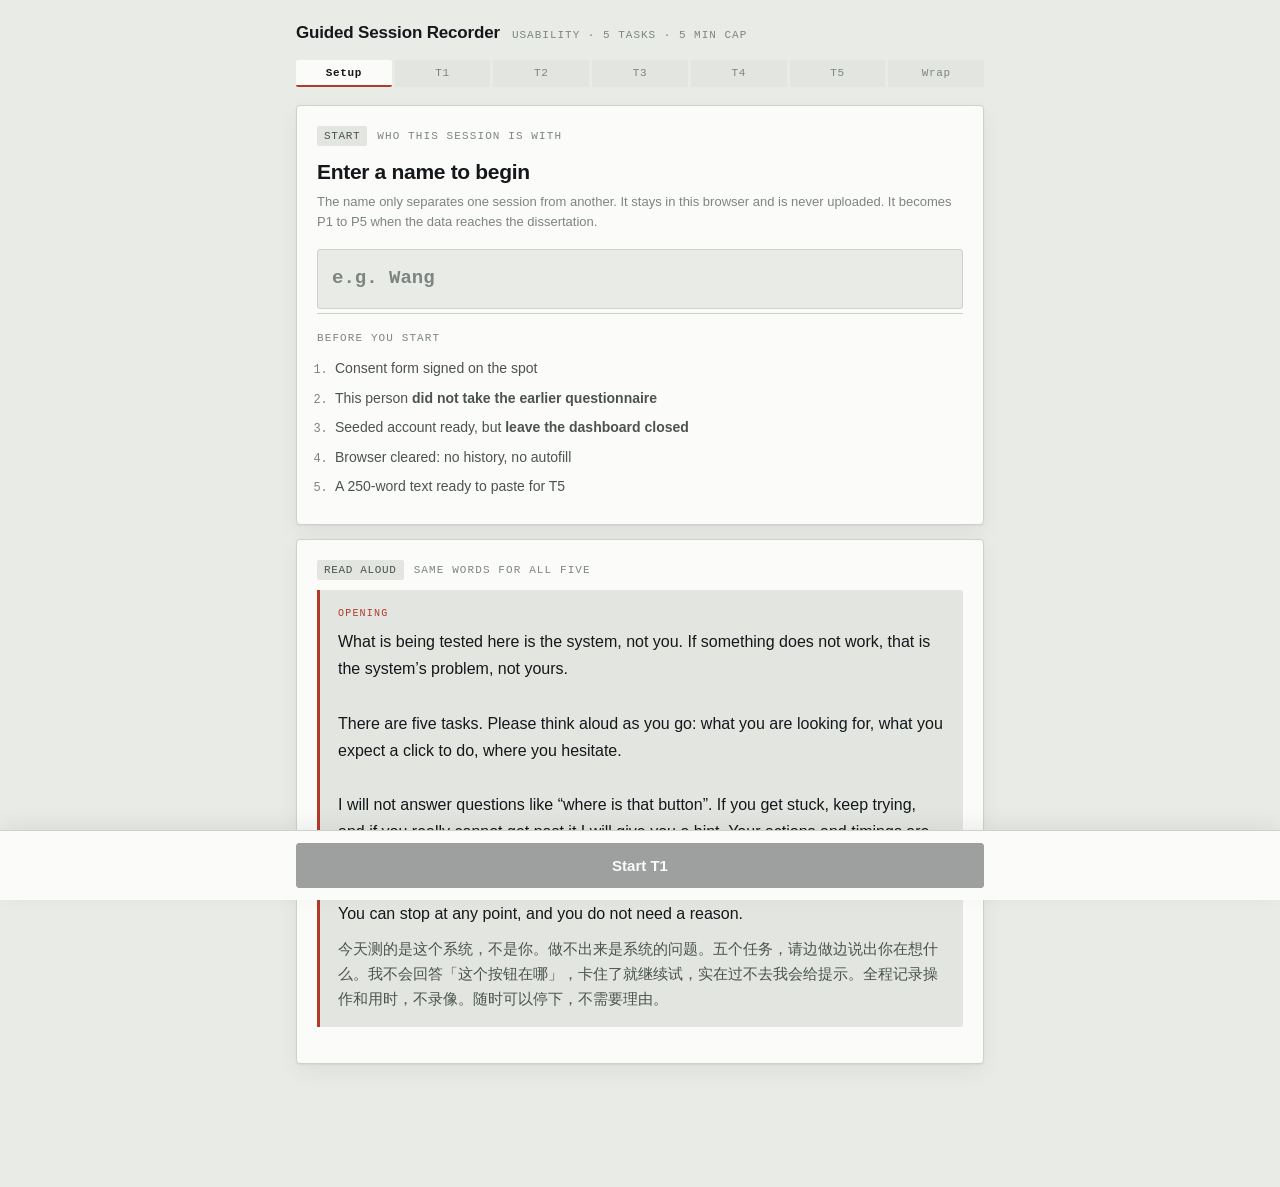
==== index.html @ 73eaab7b "Switch interface to English; keep a Chinese line under each read-aloud script Exported records are n" ====
<!DOCTYPE html>
<html lang="en">
<head>
<meta charset="utf-8">
<meta name="viewport" content="width=device-width, initial-scale=1, viewport-fit=cover">
<meta name="robots" content="noindex, nofollow">
<title>Guided Session Recorder</title>
<link rel="icon" href="data:image/svg+xml,<svg xmlns='http://www.w3.org/2000/svg' viewBox='0 0 32 32'><text y='26' font-size='26'>⏱</text></svg>">
<style>
  :root {
    --ground:#E9EBE7; --surface:#FBFBF9; --sunk:#E2E5E0;
    --ink:#14181A; --ink-2:#4A5350; --ink-3:#7C8582; --rule:#CDD2CB;
    --accent:#B33A2B; --ok:#1E6B45; --warn:#8A6212; --bad:#8E2A1E;
    --shadow:0 1px 2px rgba(20,24,26,.06), 0 8px 24px rgba(20,24,26,.05);
    --f-ui:"Helvetica Neue", Arial, "Microsoft YaHei", "PingFang SC", sans-serif;
    --f-num:ui-monospace, "SF Mono", "Cascadia Mono", Consolas, Menlo, monospace;
  }
  @media (prefers-color-scheme: dark) {
    :root {
      --ground:#131719; --surface:#1B2023; --sunk:#23292C;
      --ink:#E8EBE7; --ink-2:#A3ABA7; --ink-3:#6F7A75; --rule:#2E3538;
      --accent:#E06850; --ok:#4FA97A; --warn:#D19A3C; --bad:#D26A56;
      --shadow:0 1px 2px rgba(0,0,0,.4), 0 8px 24px rgba(0,0,0,.3);
    }
  }
  :root[data-theme="dark"]{--ground:#131719;--surface:#1B2023;--sunk:#23292C;--ink:#E8EBE7;--ink-2:#A3ABA7;--ink-3:#6F7A75;--rule:#2E3538;--accent:#E06850;--ok:#4FA97A;--warn:#D19A3C;--bad:#D26A56;--shadow:0 1px 2px rgba(0,0,0,.4),0 8px 24px rgba(0,0,0,.3);}
  :root[data-theme="light"]{--ground:#E9EBE7;--surface:#FBFBF9;--sunk:#E2E5E0;--ink:#14181A;--ink-2:#4A5350;--ink-3:#7C8582;--rule:#CDD2CB;--accent:#B33A2B;--ok:#1E6B45;--warn:#8A6212;--bad:#8E2A1E;--shadow:0 1px 2px rgba(20,24,26,.06),0 8px 24px rgba(20,24,26,.05);}

  *{box-sizing:border-box;}
  html,body{margin:0;padding:0;}
  body{
    background:var(--ground); color:var(--ink); font-family:var(--f-ui);
    font-size:16px; line-height:1.5; min-height:100vh;
    padding:0 0 max(108px, calc(88px + env(safe-area-inset-bottom)));
    -webkit-text-size-adjust:100%;
  }
  .wrap{max-width:720px;margin:0 auto;padding:0 16px;}

  .mast{display:flex;align-items:baseline;gap:12px;flex-wrap:wrap;padding:20px 0 14px;}
  .mast h1{margin:0;font-size:17px;font-weight:700;letter-spacing:-.01em;}
  .mast .sub{font-family:var(--f-num);font-size:11px;letter-spacing:.09em;text-transform:uppercase;color:var(--ink-3);}
  .mast .who{margin-left:auto;font-family:var(--f-num);font-size:12px;color:var(--ink-2);}

  .rail{display:flex;gap:3px;margin-bottom:18px;}
  .rail button{
    flex:1;appearance:none;border:0;cursor:pointer;background:var(--sunk);color:var(--ink-3);
    font-family:var(--f-num);font-size:11px;letter-spacing:.06em;padding:7px 0 6px;
    border-radius:2px;border-bottom:2px solid transparent;
    transition:color .12s,border-color .12s,background .12s;
  }
  .rail button:hover{color:var(--ink-2);}
  .rail button[data-state="done"]{color:var(--ok);border-bottom-color:var(--ok);}
  .rail button[aria-current="true"]{background:var(--surface);color:var(--ink);border-bottom-color:var(--accent);font-weight:700;}
  .rail button:focus-visible{outline:2px solid var(--accent);outline-offset:2px;}

  .card{background:var(--surface);border:1px solid var(--rule);border-radius:4px;box-shadow:var(--shadow);padding:20px;margin-bottom:14px;}
  .eyebrow{font-family:var(--f-num);font-size:11px;letter-spacing:.1em;text-transform:uppercase;color:var(--ink-3);margin:0 0 10px;display:flex;gap:10px;align-items:center;}
  .eyebrow .tag{background:var(--sunk);color:var(--ink-2);padding:2px 7px;border-radius:2px;letter-spacing:.06em;}
  h2{margin:0 0 4px;font-size:21px;font-weight:700;letter-spacing:-.015em;text-wrap:balance;}
  .meta{color:var(--ink-3);font-size:13px;margin:0 0 16px;line-height:1.6;}

  .script{background:var(--sunk);border-left:3px solid var(--accent);border-radius:0 3px 3px 0;padding:16px 18px;margin:0 0 16px;}
  .script .lab{font-family:var(--f-num);font-size:10px;letter-spacing:.12em;text-transform:uppercase;color:var(--accent);display:block;margin-bottom:7px;}
  .script p{margin:0;font-size:21px;line-height:1.6;font-weight:500;}
  .script p.small{font-size:16px;line-height:1.7;}
  .script .cn{margin:10px 0 0;font-size:15px;line-height:1.65;color:var(--ink-2);font-weight:400;}

  .crit{display:grid;gap:8px;margin-bottom:18px;}
  .crit div{display:flex;gap:10px;font-size:14px;color:var(--ink-2);}
  .crit b{flex:none;width:74px;font-family:var(--f-num);font-size:10px;letter-spacing:.09em;text-transform:uppercase;color:var(--ink-3);padding-top:3px;font-weight:400;}
  .crit .flag{color:var(--warn);}

  .field{border-top:1px solid var(--rule);padding-top:16px;margin-top:4px;}
  .field + .field{margin-top:16px;}
  .flabel{font-family:var(--f-num);font-size:11px;letter-spacing:.1em;text-transform:uppercase;color:var(--ink-3);margin:0 0 10px;display:flex;align-items:center;gap:8px;flex-wrap:wrap;}
  .flabel .hint{text-transform:none;letter-spacing:0;font-family:var(--f-ui);color:var(--ink-3);}

  .tally{display:flex;align-items:center;gap:14px;}
  .tally .num{font-family:var(--f-num);font-size:40px;font-weight:700;font-variant-numeric:tabular-nums;min-width:62px;text-align:center;line-height:1;}
  .knob{appearance:none;cursor:pointer;width:54px;height:54px;border:1px solid var(--rule);background:var(--surface);color:var(--ink);border-radius:3px;font-size:24px;line-height:1;font-family:var(--f-num);transition:background .1s,border-color .1s;}
  .knob:hover{background:var(--sunk);border-color:var(--ink-3);}
  .knob:active{background:var(--sunk);transform:translateY(1px);}
  .knob:focus-visible{outline:2px solid var(--accent);outline-offset:2px;}
  .knob[disabled]{opacity:.35;cursor:default;}

  .seg{display:grid;grid-template-columns:repeat(4,1fr);gap:4px;}
  .seg button{appearance:none;cursor:pointer;border:1px solid var(--rule);background:var(--surface);color:var(--ink-2);border-radius:3px;padding:11px 4px 10px;text-align:center;transition:background .1s,border-color .1s,color .1s;}
  .seg button .lv{display:block;font-family:var(--f-num);font-size:15px;font-weight:700;letter-spacing:.04em;}
  .seg button .cap{display:block;font-size:11px;margin-top:3px;color:var(--ink-3);}
  .seg button:hover{border-color:var(--ink-3);}
  .seg button:focus-visible{outline:2px solid var(--accent);outline-offset:2px;}
  .seg button[aria-pressed="true"]{background:var(--ink);border-color:var(--ink);color:var(--surface);}
  .seg button[aria-pressed="true"] .cap{color:var(--surface);opacity:.75;}

  .ladder{margin-top:10px;font-size:13px;color:var(--ink-3);line-height:1.8;}
  .ladder code{font-family:var(--f-ui);background:var(--sunk);color:var(--ink-2);padding:1px 5px;border-radius:2px;}

  .chip{display:inline-flex;align-items:center;gap:7px;font-family:var(--f-num);font-size:12px;letter-spacing:.07em;text-transform:uppercase;padding:6px 11px;border-radius:2px;border:1px solid;}
  .chip::before{content:"";width:7px;height:7px;border-radius:50%;background:currentColor;}
  .chip.ok{color:var(--ok);border-color:var(--ok);}
  .chip.warn{color:var(--warn);border-color:var(--warn);}
  .chip.bad{color:var(--bad);border-color:var(--bad);}
  .chip.none{color:var(--ink-3);border-color:var(--rule);}

  textarea,input[type="text"]{
    width:100%;font-family:var(--f-ui);font-size:16px;color:var(--ink);
    background:var(--ground);border:1px solid var(--rule);border-radius:3px;
    padding:11px 12px;line-height:1.55;resize:vertical;
  }
  textarea:focus,input:focus{outline:2px solid var(--accent);outline-offset:-1px;border-color:transparent;}
  textarea::placeholder,input::placeholder{color:var(--ink-3);}
  input#f_name{font-family:var(--f-num);font-size:19px;font-weight:700;padding:14px;}

  .over{display:none;align-items:center;gap:9px;margin-top:12px;border:1px solid var(--accent);border-left-width:3px;border-radius:0 3px 3px 0;padding:10px 13px;font-size:14px;color:var(--accent);}
  .over[data-on="1"]{display:flex;}

  .bar{position:fixed;left:0;right:0;bottom:0;z-index:20;background:var(--surface);border-top:1px solid var(--rule);box-shadow:0 -6px 20px rgba(20,24,26,.06);padding-bottom:env(safe-area-inset-bottom);}
  .bar .inner{max-width:720px;margin:0 auto;padding:12px 16px;display:flex;align-items:center;gap:12px;}
  .clock{font-family:var(--f-num);font-size:34px;font-weight:700;font-variant-numeric:tabular-nums;letter-spacing:-.02em;line-height:1;min-width:118px;}
  .clock[data-run="1"],.clock[data-over="1"]{color:var(--accent);}
  .clock .u{font-size:13px;font-weight:400;color:var(--ink-3);letter-spacing:.06em;}

  .btn{appearance:none;cursor:pointer;border:1px solid var(--ink);border-radius:3px;background:var(--ink);color:var(--surface);font-family:var(--f-ui);font-size:15px;font-weight:600;padding:13px 20px;transition:opacity .1s;}
  .btn:hover{opacity:.86;}
  .btn:focus-visible{outline:2px solid var(--accent);outline-offset:2px;}
  .btn.ghost{background:transparent;color:var(--ink-2);border-color:var(--rule);font-weight:500;}
  .btn.ghost:hover{border-color:var(--ink-3);color:var(--ink);}
  .btn.run{background:var(--accent);border-color:var(--accent);color:#fff;}
  .btn.wide{flex:1;}
  .btn[disabled]{opacity:.4;cursor:default;}

  .ol{margin:0;padding-left:18px;font-size:14px;color:var(--ink-2);line-height:1.75;}
  .ol li{margin-bottom:5px;}
  .ol li::marker{color:var(--ink-3);font-family:var(--f-num);font-size:12px;}

  .sessions{display:grid;gap:6px;margin-top:12px;}
  .sess{display:flex;align-items:center;gap:10px;padding:9px 12px;background:var(--ground);border:1px solid var(--rule);border-radius:3px;font-size:14px;}
  .sess .pid{font-family:var(--f-num);font-weight:700;}
  .sess .prog{margin-left:auto;font-family:var(--f-num);font-size:12px;color:var(--ink-3);}
  .sess button{appearance:none;cursor:pointer;background:none;border:0;color:var(--ink-3);font-family:var(--f-ui);font-size:13px;padding:2px 4px;text-decoration:underline;text-underline-offset:2px;}
  .sess button:hover{color:var(--accent);}

  .out{width:100%;min-height:300px;font-family:var(--f-num);font-size:12px;line-height:1.6;white-space:pre;overflow-x:auto;}
  .note{font-size:13px;color:var(--ink-3);line-height:1.7;margin:14px 0 0;padding-top:12px;border-top:1px solid var(--rule);}
  .note b{color:var(--warn);font-weight:600;}
  .saved{font-family:var(--f-num);font-size:11px;letter-spacing:.08em;text-transform:uppercase;color:var(--ok);opacity:0;transition:opacity .3s;margin-left:auto;}
  .saved[data-on="1"]{opacity:1;}

  @media (prefers-reduced-motion: reduce){*{transition:none !important;}}
</style>
</head>
<body>

<div class="wrap">
  <div class="mast">
    <h1>Guided Session Recorder</h1>
    <span class="sub">Usability · 5 tasks · 5 min cap</span>
    <span class="who" id="who"></span>
  </div>
  <nav class="rail" id="rail" aria-label="Session steps"></nav>
  <div id="panel"></div>
</div>

<div class="bar"><div class="inner" id="bar"></div></div>

<script>
(function () {
  "use strict";

  var KEY = "usability_recorder_v1";
  var LIMIT = 300;

  var TASKS = [
    { id:"T1", name:"Read the daily load",
      script:"Please log in, then tell me how many vocabulary cards are due for review today.",
      cn:"请登录，然后告诉我：今天有多少张单词卡等着复习。",
      pass:"The number spoken matches the due count on the dashboard",
      covers:"Login · dashboard information architecture", flag:"" },
    { id:"T2", name:"Generate a passage and answer it",
      script:"Please generate a reading passage, read it, answer all the questions that follow, then tell me how many you got right.",
      cn:"请生成一篇阅读文章，读完，把后面的题目全部做完，然后告诉我你对了几道。",
      pass:"Runs generation to reading to answering to seeing a score",
      covers:"AI generation path · waiting feedback",
      flag:"Repeated clicking while waiting counts as a wrong turn" },
    { id:"T3", name:"Add an unknown word to the plan",
      script:"Pick a word from that passage you did not know, and add it to your vocabulary study plan.",
      cn:"刚才那篇文章里，挑一个你不认识的词，把它加到你的单词学习计划里去。",
      pass:"The word can afterwards be found in the vocabulary plan",
      covers:"Cross-module vocabulary contextualisation",
      flag:"The core of the integration claim. Getting stuck here is the most valuable result" },
    { id:"T4", name:"Review it and read the interval",
      script:"Now go and review that word. When you are done, tell me when the system says you will see it again.",
      cn:"现在去复习这个词，复习完以后告诉我：系统说下一次什么时候再让你见到它。",
      pass:"Completes one review and states the next due date or interval",
      covers:"Whether the scheduler is visible to the learner", flag:"" },
    { id:"T5", name:"Submit writing and read the feedback",
      script:"Please submit a piece of writing. Once the feedback is back, tell me which of the four scoring dimensions you scored lowest on.",
      cn:"请提交一篇写作，拿到反馈以后告诉我：四个评分维度里，哪一个你的分最低。",
      pass:"The dimension named matches the one the system scored lowest",
      covers:"Band-descriptor-aligned feedback",
      flag:"Have a 250-word text ready to paste. Do not make anyone write on the spot" }
  ];

  var LADDER = [
    { lv:"L0", cap:"none" },
    { lv:"L1", cap:"direction" },
    { lv:"L2", cap:"location" },
    { lv:"L3", cap:"demo" }
  ];

  var DEBRIEF = [
    { k:"stuck",  q:"Which step was the most frustrating?" },
    { k:"useful", q:"Which part of this would actually help your IELTS preparation?" },
    { k:"change", q:"If you could change one thing, what would it be?" }
  ];

  var step = 0, s = blank(), tick = null, savedTimer = null;

  function today() {
    var d = new Date(), p = function (n) { return (n < 10 ? "0" : "") + n; };
    return d.getFullYear() + "-" + p(d.getMonth() + 1) + "-" + p(d.getDate());
  }
  function blank() {
    return {
      name: "", date: today(),
      tasks: TASKS.map(function () { return { secs:0, running:false, startedAt:0, wrong:0, hint:null, quote:"" }; }),
      debrief: { stuck:"", useful:"", change:"" }
    };
  }
  function store() { try { return JSON.parse(localStorage.getItem(KEY) || "{}"); } catch (e) { return {}; } }
  function save() {
    if (!s.name) return;
    var all = store(); all[s.name] = s;
    try { localStorage.setItem(KEY, JSON.stringify(all)); } catch (e) {}
    var el = document.getElementById("savedFlag");
    if (!el) return;
    el.setAttribute("data-on", "1");
    clearTimeout(savedTimer);
    savedTimer = setTimeout(function () { el.setAttribute("data-on", "0"); }, 1200);
  }

  function liveSecs(t) { return t.running ? t.secs + Math.floor((Date.now() - t.startedAt) / 1000) : t.secs; }
  function outcome(t) {
    if (liveSecs(t) >= LIMIT) return { k:"bad",  label:"Failed · timeout",  en:"failed (timeout)" };
    if (t.hint === 3)         return { k:"bad",  label:"Failed · demonstrated", en:"failed (demonstrated)" };
    if (t.hint === 1 || t.hint === 2) return { k:"warn", label:"With hint", en:"with hint" };
    if (t.hint === 0)         return { k:"ok",   label:"Independent", en:"independent" };
    return { k:"none", label:"Not recorded", en:"not recorded" };
  }
  function mmss(sec) { var m = Math.floor(sec/60), r = sec%60; return m + ":" + (r<10?"0":"") + r; }
  function done(i) { var t = s.tasks[i]; return t.hint !== null || liveSecs(t) >= LIMIT; }
  function esc(x) { return String(x).replace(/[&<>"]/g, function(c){return {"&":"&amp;","<":"&lt;",">":"&gt;","\"":"&quot;"}[c];}); }

  function startLoop() {
    if (tick) return;
    tick = setInterval(function () {
      var t = s.tasks[step-1];
      if (!t || !t.running) return;
      paintClock();
      var el = document.getElementById("over");
      if (el) el.setAttribute("data-on", liveSecs(t) >= LIMIT ? "1" : "0");
    }, 250);
  }
  function stopLoop() { clearInterval(tick); tick = null; }
  function paintClock() {
    var c = document.getElementById("clock"); if (!c) return;
    var t = s.tasks[step-1]; if (!t) return;
    var sec = liveSecs(t);
    c.firstChild.nodeValue = mmss(sec);
    c.setAttribute("data-run", t.running ? "1" : "0");
    c.setAttribute("data-over", sec >= LIMIT ? "1" : "0");
  }
  function paintWho() {
    document.getElementById("who").textContent = s.name ? (s.name + " · " + s.date) : "";
  }
  function bindText(id, fn) {
    var el = document.getElementById(id); if (!el) return;
    el.oninput = function () { fn(el.value); };
  }
  function mkBtn(label, cls, fn) {
    var b = document.createElement("button");
    b.type = "button"; b.className = cls; b.textContent = label; b.onclick = fn;
    return b;
  }

  function render() {
    paintWho(); renderRail();
    if (step === 0) renderSetup(); else if (step === 6) renderWrap(); else renderTask(step-1);
    renderBar();
  }

  function renderRail() {
    var rail = document.getElementById("rail");
    var labels = ["Setup"].concat(TASKS.map(function(t){return t.id;})).concat(["Wrap"]);
    rail.innerHTML = "";
    labels.forEach(function (lab, i) {
      var b = document.createElement("button");
      b.type = "button"; b.textContent = lab;
      if (i === step) b.setAttribute("aria-current", "true");
      else if (i >= 1 && i <= 5 && done(i-1)) b.setAttribute("data-state", "done");
      b.onclick = function () { go(i); };
      rail.appendChild(b);
    });
  }

  function renderSetup() {
    var all = store(), names = Object.keys(all).sort();
    var rows = names.map(function (n) {
      var r = all[n];
      var c = r.tasks.filter(function (t) { return t.hint !== null; }).length;
      return '<div class="sess"><span class="pid">' + esc(n) + '</span><span>' + esc(r.date) +
             '</span><span class="prog">' + c + '/5</span>' +
             '<button type="button" data-load="' + esc(n) + '">Load</button>' +
             '<button type="button" data-del="' + esc(n) + '">Delete</button></div>';
    }).join("");

    document.getElementById("panel").innerHTML =
      '<div class="card">' +
        '<p class="eyebrow"><span class="tag">Start</span> Who this session is with' +
          '<span class="saved" id="savedFlag" data-on="0">Saved</span></p>' +
        '<h2>Enter a name to begin</h2>' +
        '<p class="meta">The name only separates one session from another. It stays in this browser and is never uploaded. It becomes P1 to P5 when the data reaches the dissertation.</p>' +
        '<input type="text" id="f_name" placeholder="e.g. Wang" autocomplete="off" value="' + esc(s.name) + '">' +
        '<div class="field">' +
          '<p class="flabel">Before you start</p>' +
          '<ol class="ol">' +
            '<li>Consent form signed on the spot</li>' +
            '<li>This person <strong>did not take the earlier questionnaire</strong></li>' +
            '<li>Seeded account ready, but <strong>leave the dashboard closed</strong></li>' +
            '<li>Browser cleared: no history, no autofill</li>' +
            '<li>A 250-word text ready to paste for T5</li>' +
          '</ol>' +
        '</div>' +
      '</div>' +

      '<div class="card">' +
        '<p class="eyebrow"><span class="tag">Read aloud</span> Same words for all five</p>' +
        '<div class="script"><span class="lab">Opening</span><p class="small">' +
          'What is being tested here is the system, not you. If something does not work, that is the system’s problem, not yours.<br><br>' +
          'There are five tasks. Please think aloud as you go: what you are looking for, what you expect a click to do, where you hesitate.<br><br>' +
          'I will not answer questions like “where is that button”. If you get stuck, keep trying, and if you really cannot get past it I will give you a hint. Your actions and timings are being recorded. Nothing is filmed.<br><br>' +
          'You can stop at any point, and you do not need a reason.' +
        '</p>' +
        '<p class="cn">今天测的是这个系统，不是你。做不出来是系统的问题。五个任务，请边做边说出你在想什么。我不会回答「这个按钮在哪」，卡住了就继续试，实在过不去我会给提示。全程记录操作和用时，不录像。随时可以停下，不需要理由。</p>' +
        '</div>' +
      '</div>' +

      (names.length
        ? '<div class="card"><p class="eyebrow"><span class="tag">This device</span> ' + names.length + ' session' + (names.length > 1 ? 's' : '') + ' saved</p>' +
          '<div class="sessions">' + rows + '</div>' +
          '<div style="margin-top:14px"><button class="btn ghost" type="button" id="dumpAll">Export all ' + names.length + '</button></div>' +
          '<textarea class="out" id="allOut" readonly style="display:none;margin-top:12px"></textarea>' +
          '<p class="note">Everything lives in this browser only. Switching device or clearing the cache loses it, so <b>export each session as soon as it ends.</b></p></div>'
        : '');

    bindText("f_name", function (v) { s.name = v.trim(); save(); paintWho(); renderBar(); });

    Array.prototype.forEach.call(document.querySelectorAll("[data-load]"), function (b) {
      b.onclick = function () { var r = store()[b.getAttribute("data-load")]; if (r) { s = r; step = 0; render(); } };
    });
    Array.prototype.forEach.call(document.querySelectorAll("[data-del]"), function (b) {
      b.onclick = function () {
        var n = b.getAttribute("data-del"), all = store();
        delete all[n];
        try { localStorage.setItem(KEY, JSON.stringify(all)); } catch (e) {}
        if (s.name === n) s = blank();
        render();
      };
    });
    var dump = document.getElementById("dumpAll");
    if (dump) dump.onclick = function () {
      var all = store(), ta = document.getElementById("allOut");
      ta.value = Object.keys(all).sort().map(function (n) { return recordOf(all[n]); }).join("\n\n---\n\n");
      ta.style.display = "block";
      ta.select();
      try { document.execCommand("copy"); dump.textContent = "All copied"; }
      catch (e) { dump.textContent = "Select and copy manually"; }
      setTimeout(function () { dump.textContent = "Export all " + Object.keys(all).length; }, 1800);
    };
  }

  function renderTask(i) {
    var T = TASKS[i], t = s.tasks[i], o = outcome(t);
    var segs = LADDER.map(function (L, k) {
      return '<button type="button" data-hint="' + k + '" aria-pressed="' + (t.hint === k) + '">' +
             '<span class="lv">' + L.lv + '</span><span class="cap">' + L.cap + '</span></button>';
    }).join("");

    document.getElementById("panel").innerHTML =
      '<div class="card">' +
        '<p class="eyebrow"><span class="tag">' + T.id + '</span> Task ' + (i+1) + ' of 5' +
          '<span class="saved" id="savedFlag" data-on="0">Saved</span></p>' +
        '<h2>' + esc(T.name) + '</h2>' +
        '<div class="script"><span class="lab">Read to the participant</span>' +
          '<p>' + esc(T.script) + '</p>' +
          '<p class="cn">' + esc(T.cn) + '</p></div>' +
        '<div class="crit">' +
          '<div><b>Success</b><span>' + esc(T.pass) + '</span></div>' +
          '<div><b>Covers</b><span>' + esc(T.covers) + '</span></div>' +
          (T.flag ? '<div><b>Watch for</b><span class="flag">' + esc(T.flag) + '</span></div>' : '') +
        '</div>' +
        '<div class="field">' +
          '<p class="flabel">Wrong turns <span class="hint">wrong button · wrong page · duplicate submit, one each</span></p>' +
          '<div class="tally">' +
            '<button class="knob" type="button" id="w_dn"' + (t.wrong === 0 ? " disabled" : "") + '>&minus;</button>' +
            '<span class="num">' + t.wrong + '</span>' +
            '<button class="knob" type="button" id="w_up">+</button>' +
          '</div>' +
        '</div>' +
        '<div class="field">' +
          '<p class="flabel">Hint level <span class="hint">no skipping levels; wait 30 s before escalating</span></p>' +
          '<div class="seg" id="seg">' + segs + '</div>' +
          '<div class="ladder">L1 <code>There is somewhere else on this page worth looking at.</code><br>' +
            'L2 <code>Try the navigation on the left.</code> (a direction, never the button itself)<br>' +
            'L3 demonstrate it = counts as failed</div>' +
          '<div style="margin-top:14px"><span class="chip ' + o.k + '">' + o.label + '</span></div>' +
          '<div class="over" id="over" data-on="' + (liveSecs(t) >= LIMIT ? "1" : "0") + '">Five minutes reached. This task is failed. Stop the clock and move on.</div>' +
        '</div>' +
        '<div class="field">' +
          '<p class="flabel">Verbatim quote <span class="hint">word for word, not paraphrased</span></p>' +
          '<textarea id="q" rows="3" placeholder="&quot;I thought this one was the search box...&quot;">' + esc(t.quote) + '</textarea>' +
        '</div>' +
      '</div>';

    document.getElementById("w_up").onclick = function () { t.wrong++; save(); renderTask(i); };
    document.getElementById("w_dn").onclick = function () { if (t.wrong > 0) t.wrong--; save(); renderTask(i); };
    Array.prototype.forEach.call(document.querySelectorAll("#seg button"), function (b) {
      b.onclick = function () {
        var k = parseInt(b.getAttribute("data-hint"), 10);
        t.hint = (t.hint === k) ? null : k;
        save(); renderTask(i); renderRail();
      };
    });
    bindText("q", function (v) { t.quote = v; save(); });
    paintClock();
  }

  function renderWrap() {
    var fields = DEBRIEF.map(function (d) {
      return '<div class="field"><p class="flabel">' + esc(d.q) + '</p>' +
             '<textarea id="d_' + d.k + '" rows="2" placeholder="record the actual words">' + esc(s.debrief[d.k]) + '</textarea></div>';
    }).join("");

    document.getElementById("panel").innerHTML =
      '<div class="card">' +
        '<p class="eyebrow"><span class="tag">Wrap</span> Spoken debrief · 5 min' +
          '<span class="saved" id="savedFlag" data-on="0">Saved</span></p>' +
        '<h2>Three questions, recorded verbatim</h2>' +
        '<p class="meta">Do not let the participant fill in the in-platform questionnaire. That sample is closed, and extra rows would break statistics that have already been checked against the database.</p>' +
        fields +
      '</div>' +
      '<div class="card">' +
        '<p class="eyebrow"><span class="tag">Export</span> Copy it out</p>' +
        '<textarea class="out" id="out" readonly></textarea>' +
        '<p class="note">Aggregate once all five are done. With n = 5, write "4 of 5", <b>never a percentage</b> — 20% granularity cannot carry that precision.</p>' +
      '</div>';

    DEBRIEF.forEach(function (d) { bindText("d_" + d.k, function (v) { s.debrief[d.k] = v; save(); paintOut(); }); });
    paintOut();
  }

  function recordOf(r) {
    var L = [];
    L.push("## " + (r.name || "?") + " · " + r.date);
    L.push("");
    L.push("| Task | Outcome | Time | Wrong turns | Hint | Verbatim |");
    L.push("|---|---|---:|---:|---|---|");
    TASKS.forEach(function (T, i) {
      var t = r.tasks[i], o = outcome(t), sec = liveSecs(t);
      L.push("| " + T.id + " " + T.name + " | " + o.en + " | " + sec + " s | " + t.wrong + " | " +
             (t.hint === null ? "—" : LADDER[t.hint].lv) + " | " +
             ((t.quote || "").replace(/\n/g, " ").replace(/\|/g, "/") || "—") + " |");
    });
    L.push("");
    L.push("**Debrief**");
    DEBRIEF.forEach(function (d) { L.push("- " + d.q + "  " + ((r.debrief[d.k] || "").replace(/\n/g, " ") || "—")); });
    L.push("");
    L.push("```json");
    L.push(JSON.stringify({
      name: r.name, date: r.date,
      tasks: TASKS.map(function (T, i) {
        var t = r.tasks[i];
        return { id:T.id, secs:liveSecs(t), wrong:t.wrong, hint:t.hint, outcome:outcome(t).en, quote:t.quote };
      }),
      debrief: r.debrief
    }, null, 1));
    L.push("```");
    return L.join("\n");
  }

  function paintOut() {
    var el = document.getElementById("out");
    if (el) el.value = recordOf(s);
  }

  function renderBar() {
    var bar = document.getElementById("bar");
    bar.innerHTML = "";

    if (step === 0) {
      var start = mkBtn("Start T1", "btn wide", function () { go(1); });
      if (!s.name) start.disabled = true;
      bar.appendChild(start);
      stopLoop();
      return;
    }
    if (step === 6) {
      bar.appendChild(mkBtn("Back", "btn ghost", function () { go(5); }));
      var copyBtn = mkBtn("Copy this session", "btn wide", function () {
        var o = document.getElementById("out");
        o.select(); o.setSelectionRange(0, 999999);
        var ok = false;
        try { ok = document.execCommand("copy"); } catch (e) {}
        copyBtn.textContent = ok ? "Copied" : "Select and copy manually";
        setTimeout(function () { copyBtn.textContent = "Copy this session"; }, 1600);
      });
      bar.appendChild(copyBtn);
      stopLoop();
      return;
    }

    var t = s.tasks[step-1];
    var clock = document.createElement("span");
    clock.className = "clock"; clock.id = "clock";
    clock.appendChild(document.createTextNode(mmss(liveSecs(t))));
    var u = document.createElement("span"); u.className = "u"; u.textContent = " / 5:00";
    clock.appendChild(u);
    bar.appendChild(clock);

    if (!t.running) {
      bar.appendChild(mkBtn(t.secs === 0 ? "Start timer" : "Resume", "btn run", function () {
        t.running = true; t.startedAt = Date.now(); save(); renderBar(); startLoop();
      }));
    } else {
      bar.appendChild(mkBtn("Stop", "btn", function () {
        t.secs = liveSecs(t); t.running = false; save(); renderBar(); paintClock();
      }));
    }
    bar.appendChild(mkBtn(step === 5 ? "Wrap up →" : "Next →", "btn ghost", function () {
      if (t.running) { t.secs = liveSecs(t); t.running = false; }
      save(); go(step + 1);
    }));

    paintClock();
    if (t.running) startLoop(); else stopLoop();
  }

  function go(n) {
    var cur = s.tasks[step-1];
    if (cur && cur.running) { cur.secs = liveSecs(cur); cur.running = false; }
    step = Math.max(0, Math.min(6, n));
    save(); render(); window.scrollTo(0, 0);
  }

  window.addEventListener("beforeunload", function () {
    var cur = s.tasks[step-1];
    if (cur && cur.running) { cur.secs = liveSecs(cur); cur.running = false; save(); }
  });

  render();
})();
</script>
</body>
</html>
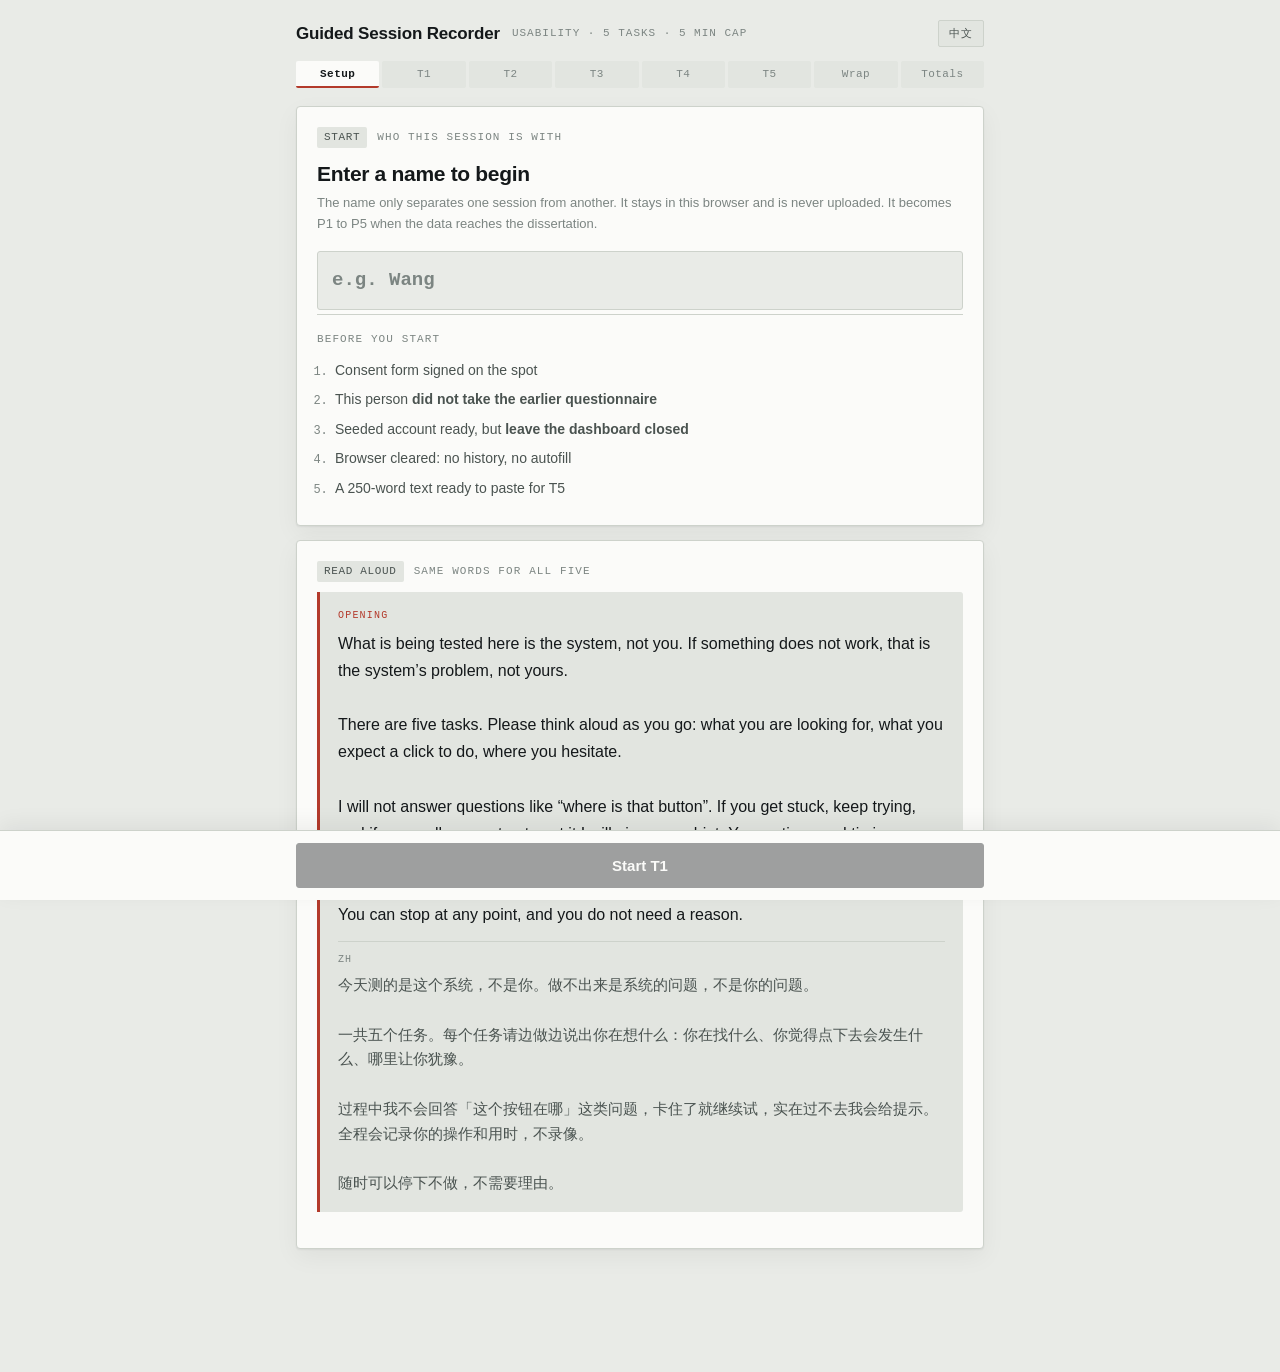
==== commit c5f09c6f: "Move strings into i18next bundles and add a Totals screen Interface strings now live in locales/{en," ====
--- a/index.html
+++ b/index.html
@@ -36,15 +36,19 @@
   }
   .wrap{max-width:720px;margin:0 auto;padding:0 16px;}
 
-  .mast{display:flex;align-items:baseline;gap:12px;flex-wrap:wrap;padding:20px 0 14px;}
+  .mast{display:flex;align-items:center;gap:12px;flex-wrap:wrap;padding:20px 0 14px;}
   .mast h1{margin:0;font-size:17px;font-weight:700;letter-spacing:-.01em;}
   .mast .sub{font-family:var(--f-num);font-size:11px;letter-spacing:.09em;text-transform:uppercase;color:var(--ink-3);}
-  .mast .who{margin-left:auto;font-family:var(--f-num);font-size:12px;color:var(--ink-2);}
+  .mast .who{font-family:var(--f-num);font-size:12px;color:var(--ink-2);}
+  .mast .spacer{margin-left:auto;}
+  .lang{appearance:none;cursor:pointer;background:var(--sunk);border:1px solid var(--rule);color:var(--ink-2);border-radius:2px;font-family:var(--f-num);font-size:11px;letter-spacing:.08em;padding:5px 10px;}
+  .lang:hover{color:var(--ink);border-color:var(--ink-3);}
+  .lang:focus-visible{outline:2px solid var(--accent);outline-offset:2px;}
 
   .rail{display:flex;gap:3px;margin-bottom:18px;}
   .rail button{
     flex:1;appearance:none;border:0;cursor:pointer;background:var(--sunk);color:var(--ink-3);
-    font-family:var(--f-num);font-size:11px;letter-spacing:.06em;padding:7px 0 6px;
+    font-family:var(--f-num);font-size:11px;letter-spacing:.04em;padding:7px 2px 6px;
     border-radius:2px;border-bottom:2px solid transparent;
     transition:color .12s,border-color .12s,background .12s;
   }
@@ -63,11 +67,12 @@
   .script .lab{font-family:var(--f-num);font-size:10px;letter-spacing:.12em;text-transform:uppercase;color:var(--accent);display:block;margin-bottom:7px;}
   .script p{margin:0;font-size:21px;line-height:1.6;font-weight:500;}
   .script p.small{font-size:16px;line-height:1.7;}
-  .script .cn{margin:10px 0 0;font-size:15px;line-height:1.65;color:var(--ink-2);font-weight:400;}
+  .script .alt{margin:12px 0 0;padding-top:10px;border-top:1px solid var(--rule);font-size:15px;line-height:1.65;color:var(--ink-2);font-weight:400;}
+  .script .alt .code{font-family:var(--f-num);font-size:10px;letter-spacing:.1em;text-transform:uppercase;color:var(--ink-3);display:block;margin-bottom:5px;}
 
   .crit{display:grid;gap:8px;margin-bottom:18px;}
   .crit div{display:flex;gap:10px;font-size:14px;color:var(--ink-2);}
-  .crit b{flex:none;width:74px;font-family:var(--f-num);font-size:10px;letter-spacing:.09em;text-transform:uppercase;color:var(--ink-3);padding-top:3px;font-weight:400;}
+  .crit b{flex:none;width:80px;font-family:var(--f-num);font-size:10px;letter-spacing:.09em;text-transform:uppercase;color:var(--ink-3);padding-top:3px;font-weight:400;}
   .crit .flag{color:var(--warn);}
 
   .field{border-top:1px solid var(--rule);padding-top:16px;margin-top:4px;}
@@ -146,6 +151,22 @@
   .saved{font-family:var(--f-num);font-size:11px;letter-spacing:.08em;text-transform:uppercase;color:var(--ok);opacity:0;transition:opacity .3s;margin-left:auto;}
   .saved[data-on="1"]{opacity:1;}
 
+  .tblwrap{overflow-x:auto;margin:0 0 4px;}
+  table.agg{border-collapse:collapse;width:100%;font-size:14px;}
+  table.agg th{font-family:var(--f-num);font-size:10px;letter-spacing:.09em;text-transform:uppercase;color:var(--ink-3);font-weight:400;text-align:right;padding:0 0 9px 14px;border-bottom:1px solid var(--rule);white-space:nowrap;}
+  table.agg th:first-child{text-align:left;padding-left:0;}
+  table.agg td{padding:11px 0 11px 14px;border-bottom:1px solid var(--rule);text-align:right;font-variant-numeric:tabular-nums;font-family:var(--f-num);white-space:nowrap;}
+  table.agg td:first-child{text-align:left;padding-left:0;font-family:var(--f-ui);color:var(--ink-2);white-space:normal;}
+  table.agg td .id{font-family:var(--f-num);font-weight:700;color:var(--ink);margin-right:7px;}
+  table.agg td.ok{color:var(--ok);font-weight:700;}
+  table.agg td.zero{color:var(--ink-3);}
+  table.agg td.bad{color:var(--bad);font-weight:700;}
+
+  .qgroup{margin-top:8px;}
+  .qgroup h3{font-family:var(--f-num);font-size:11px;letter-spacing:.09em;text-transform:uppercase;color:var(--ink-3);font-weight:400;margin:16px 0 6px;}
+  .qgroup p{margin:0 0 6px;font-size:14px;color:var(--ink-2);padding-left:12px;border-left:2px solid var(--rule);}
+  .qgroup p .src{font-family:var(--f-num);font-size:11px;color:var(--ink-3);margin-right:8px;}
+
   @media (prefers-reduced-motion: reduce){*{transition:none !important;}}
 </style>
 </head>
@@ -153,67 +174,65 @@
 
 <div class="wrap">
   <div class="mast">
-    <h1>Guided Session Recorder</h1>
-    <span class="sub">Usability · 5 tasks · 5 min cap</span>
+    <h1 id="mTitle"></h1>
+    <span class="sub" id="mSub"></span>
+    <span class="spacer"></span>
     <span class="who" id="who"></span>
+    <button class="lang" type="button" id="langBtn"></button>
   </div>
-  <nav class="rail" id="rail" aria-label="Session steps"></nav>
+  <nav class="rail" id="rail"></nav>
   <div id="panel"></div>
 </div>
 
 <div class="bar"><div class="inner" id="bar"></div></div>
 
+<script src="vendor/i18next.min.js"></script>
+<script src="locales/en.js"></script>
+<script src="locales/zh.js"></script>
 <script>
 (function () {
   "use strict";
 
   var KEY = "usability_recorder_v1";
+  var LANG_KEY = "usability_recorder_lang";
   var LIMIT = 300;
-
-  var TASKS = [
-    { id:"T1", name:"Read the daily load",
-      script:"Please log in, then tell me how many vocabulary cards are due for review today.",
-      cn:"请登录，然后告诉我：今天有多少张单词卡等着复习。",
-      pass:"The number spoken matches the due count on the dashboard",
-      covers:"Login · dashboard information architecture", flag:"" },
-    { id:"T2", name:"Generate a passage and answer it",
-      script:"Please generate a reading passage, read it, answer all the questions that follow, then tell me how many you got right.",
-      cn:"请生成一篇阅读文章，读完，把后面的题目全部做完，然后告诉我你对了几道。",
-      pass:"Runs generation to reading to answering to seeing a score",
-      covers:"AI generation path · waiting feedback",
-      flag:"Repeated clicking while waiting counts as a wrong turn" },
-    { id:"T3", name:"Add an unknown word to the plan",
-      script:"Pick a word from that passage you did not know, and add it to your vocabulary study plan.",
-      cn:"刚才那篇文章里，挑一个你不认识的词，把它加到你的单词学习计划里去。",
-      pass:"The word can afterwards be found in the vocabulary plan",
-      covers:"Cross-module vocabulary contextualisation",
-      flag:"The core of the integration claim. Getting stuck here is the most valuable result" },
-    { id:"T4", name:"Review it and read the interval",
-      script:"Now go and review that word. When you are done, tell me when the system says you will see it again.",
-      cn:"现在去复习这个词，复习完以后告诉我：系统说下一次什么时候再让你见到它。",
-      pass:"Completes one review and states the next due date or interval",
-      covers:"Whether the scheduler is visible to the learner", flag:"" },
-    { id:"T5", name:"Submit writing and read the feedback",
-      script:"Please submit a piece of writing. Once the feedback is back, tell me which of the four scoring dimensions you scored lowest on.",
-      cn:"请提交一篇写作，拿到反馈以后告诉我：四个评分维度里，哪一个你的分最低。",
-      pass:"The dimension named matches the one the system scored lowest",
-      covers:"Band-descriptor-aligned feedback",
-      flag:"Have a 250-word text ready to paste. Do not make anyone write on the spot" }
-  ];
-
-  var LADDER = [
-    { lv:"L0", cap:"none" },
-    { lv:"L1", cap:"direction" },
-    { lv:"L2", cap:"location" },
-    { lv:"L3", cap:"demo" }
-  ];
-
-  var DEBRIEF = [
-    { k:"stuck",  q:"Which step was the most frustrating?" },
-    { k:"useful", q:"Which part of this would actually help your IELTS preparation?" },
-    { k:"change", q:"If you could change one thing, what would it be?" }
-  ];
-
+  var IDS = ["T1", "T2", "T3", "T4", "T5"];
+  var DEBRIEF_KEYS = ["stuck", "useful", "change"];
+
+  // ---------- i18n ----------
+  function initialLang() {
+    try {
+      var stored = localStorage.getItem(LANG_KEY);
+      if (stored === "en" || stored === "zh") return stored;
+    } catch (e) {}
+    return (navigator.language || "en").toLowerCase().indexOf("zh") === 0 ? "zh" : "en";
+  }
+
+  i18next.init({
+    lng: initialLang(),
+    fallbackLng: "en",
+    ns: ["ui", "script", "task"],
+    defaultNS: "ui",
+    resources: { en: window.__RES.en, zh: window.__RES.zh },
+    interpolation: { escapeValue: false }
+  });
+
+  function t(k, o) { return i18next.t(k, o); }
+  // Exports are always English so the record drops straight into the write-up,
+  // whatever language the interface happens to be showing.
+  var tEn = i18next.getFixedT("en");
+  function tOther(k, o) { return i18next.getFixedT(i18next.language === "en" ? "zh" : "en")(k, o); }
+  function otherCode() { return i18next.language === "en" ? "ZH" : "EN"; }
+
+  function setLang(code) {
+    i18next.changeLanguage(code, function () {
+      try { localStorage.setItem(LANG_KEY, code); } catch (e) {}
+      document.documentElement.setAttribute("lang", code === "zh" ? "zh-CN" : "en");
+      render();
+    });
+  }
+
+  // ---------- state ----------
   var step = 0, s = blank(), tick = null, savedTimer = null;
 
   function today() {
@@ -223,7 +242,7 @@
   function blank() {
     return {
       name: "", date: today(),
-      tasks: TASKS.map(function () { return { secs:0, running:false, startedAt:0, wrong:0, hint:null, quote:"" }; }),
+      tasks: IDS.map(function () { return { secs:0, running:false, startedAt:0, wrong:0, hint:null, quote:"" }; }),
       debrief: { stuck:"", useful:"", change:"" }
     };
   }
@@ -239,40 +258,44 @@
     savedTimer = setTimeout(function () { el.setAttribute("data-on", "0"); }, 1200);
   }
 
-  function liveSecs(t) { return t.running ? t.secs + Math.floor((Date.now() - t.startedAt) / 1000) : t.secs; }
-  function outcome(t) {
-    if (liveSecs(t) >= LIMIT) return { k:"bad",  label:"Failed · timeout",  en:"failed (timeout)" };
-    if (t.hint === 3)         return { k:"bad",  label:"Failed · demonstrated", en:"failed (demonstrated)" };
-    if (t.hint === 1 || t.hint === 2) return { k:"warn", label:"With hint", en:"with hint" };
-    if (t.hint === 0)         return { k:"ok",   label:"Independent", en:"independent" };
-    return { k:"none", label:"Not recorded", en:"not recorded" };
+  function liveSecs(x) { return x.running ? x.secs + Math.floor((Date.now() - x.startedAt) / 1000) : x.secs; }
+  function outcome(x) {
+    if (liveSecs(x) >= LIMIT) return { key:"failed", en:"failed (timeout)", k:"bad",  label:t("outFailTimeout") };
+    if (x.hint === 3)         return { key:"failed", en:"failed (demonstrated)", k:"bad", label:t("outFailDemo") };
+    if (x.hint === 1 || x.hint === 2) return { key:"hint", en:"with hint", k:"warn", label:t("outWithHint") };
+    if (x.hint === 0)         return { key:"independent", en:"independent", k:"ok", label:t("outIndependent") };
+    return { key:"none", en:"not recorded", k:"none", label:t("outNotRecorded") };
   }
   function mmss(sec) { var m = Math.floor(sec/60), r = sec%60; return m + ":" + (r<10?"0":"") + r; }
-  function done(i) { var t = s.tasks[i]; return t.hint !== null || liveSecs(t) >= LIMIT; }
+  function done(i) { var x = s.tasks[i]; return x.hint !== null || liveSecs(x) >= LIMIT; }
   function esc(x) { return String(x).replace(/[&<>"]/g, function(c){return {"&":"&amp;","<":"&lt;",">":"&gt;","\"":"&quot;"}[c];}); }
-
+  function median(a) {
+    if (!a.length) return null;
+    var b = a.slice().sort(function (p, q) { return p - q; }), m = Math.floor(b.length / 2);
+    return b.length % 2 ? b[m] : Math.round((b[m-1] + b[m]) / 2);
+  }
+
+  // ---------- timer ----------
   function startLoop() {
     if (tick) return;
     tick = setInterval(function () {
-      var t = s.tasks[step-1];
-      if (!t || !t.running) return;
+      var x = s.tasks[step-1];
+      if (!x || !x.running) return;
       paintClock();
       var el = document.getElementById("over");
-      if (el) el.setAttribute("data-on", liveSecs(t) >= LIMIT ? "1" : "0");
+      if (el) el.setAttribute("data-on", liveSecs(x) >= LIMIT ? "1" : "0");
     }, 250);
   }
   function stopLoop() { clearInterval(tick); tick = null; }
   function paintClock() {
     var c = document.getElementById("clock"); if (!c) return;
-    var t = s.tasks[step-1]; if (!t) return;
-    var sec = liveSecs(t);
+    var x = s.tasks[step-1]; if (!x) return;
+    var sec = liveSecs(x);
     c.firstChild.nodeValue = mmss(sec);
-    c.setAttribute("data-run", t.running ? "1" : "0");
+    c.setAttribute("data-run", x.running ? "1" : "0");
     c.setAttribute("data-over", sec >= LIMIT ? "1" : "0");
   }
-  function paintWho() {
-    document.getElementById("who").textContent = s.name ? (s.name + " · " + s.date) : "";
-  }
+
   function bindText(id, fn) {
     var el = document.getElementById(id); if (!el) return;
     el.oninput = function () { fn(el.value); };
@@ -282,16 +305,35 @@
     b.type = "button"; b.className = cls; b.textContent = label; b.onclick = fn;
     return b;
   }
-
+  function copyFrom(id, btn, okLabel, backLabel) {
+    var o = document.getElementById(id);
+    o.style.display = "block";
+    o.select(); o.setSelectionRange(0, 999999);
+    var ok = false;
+    try { ok = document.execCommand("copy"); } catch (e) {}
+    btn.textContent = ok ? okLabel : t("copyManually");
+    setTimeout(function () { btn.textContent = backLabel; }, 1700);
+  }
+
+  // ---------- render ----------
   function render() {
-    paintWho(); renderRail();
-    if (step === 0) renderSetup(); else if (step === 6) renderWrap(); else renderTask(step-1);
+    document.getElementById("mTitle").textContent = t("appTitle");
+    document.getElementById("mSub").textContent = t("appSub");
+    document.getElementById("who").textContent = s.name ? (s.name + " · " + s.date) : "";
+    var lb = document.getElementById("langBtn");
+    lb.textContent = tOther("langName");
+    lb.onclick = function () { setLang(i18next.language === "en" ? "zh" : "en"); };
+    renderRail();
+    if (step === 0) renderSetup();
+    else if (step === 6) renderWrap();
+    else if (step === 7) renderTotals();
+    else renderTask(step - 1);
     renderBar();
   }
 
   function renderRail() {
     var rail = document.getElementById("rail");
-    var labels = ["Setup"].concat(TASKS.map(function(t){return t.id;})).concat(["Wrap"]);
+    var labels = [t("stepSetup")].concat(IDS).concat([t("stepWrap"), t("stepAnalysis")]);
     rail.innerHTML = "";
     labels.forEach(function (lab, i) {
       var b = document.createElement("button");
@@ -307,156 +349,245 @@
     var all = store(), names = Object.keys(all).sort();
     var rows = names.map(function (n) {
       var r = all[n];
-      var c = r.tasks.filter(function (t) { return t.hint !== null; }).length;
+      var c = r.tasks.filter(function (x) { return x.hint !== null; }).length;
       return '<div class="sess"><span class="pid">' + esc(n) + '</span><span>' + esc(r.date) +
              '</span><span class="prog">' + c + '/5</span>' +
-             '<button type="button" data-load="' + esc(n) + '">Load</button>' +
-             '<button type="button" data-del="' + esc(n) + '">Delete</button></div>';
+             '<button type="button" data-load="' + esc(n) + '">' + t("load") + '</button>' +
+             '<button type="button" data-del="' + esc(n) + '">' + t("del") + '</button></div>';
     }).join("");
 
     document.getElementById("panel").innerHTML =
       '<div class="card">' +
-        '<p class="eyebrow"><span class="tag">Start</span> Who this session is with' +
-          '<span class="saved" id="savedFlag" data-on="0">Saved</span></p>' +
-        '<h2>Enter a name to begin</h2>' +
-        '<p class="meta">The name only separates one session from another. It stays in this browser and is never uploaded. It becomes P1 to P5 when the data reaches the dissertation.</p>' +
-        '<input type="text" id="f_name" placeholder="e.g. Wang" autocomplete="off" value="' + esc(s.name) + '">' +
-        '<div class="field">' +
-          '<p class="flabel">Before you start</p>' +
-          '<ol class="ol">' +
-            '<li>Consent form signed on the spot</li>' +
-            '<li>This person <strong>did not take the earlier questionnaire</strong></li>' +
-            '<li>Seeded account ready, but <strong>leave the dashboard closed</strong></li>' +
-            '<li>Browser cleared: no history, no autofill</li>' +
-            '<li>A 250-word text ready to paste for T5</li>' +
-          '</ol>' +
+        '<p class="eyebrow"><span class="tag">' + t("setupTag") + '</span> ' + t("setupEyebrow") +
+          '<span class="saved" id="savedFlag" data-on="0">' + t("saved") + '</span></p>' +
+        '<h2>' + t("setupHeading") + '</h2>' +
+        '<p class="meta">' + t("setupNote") + '</p>' +
+        '<input type="text" id="f_name" placeholder="' + esc(t("namePlaceholder")) + '" autocomplete="off" value="' + esc(s.name) + '">' +
+        '<div class="field"><p class="flabel">' + t("beforeYouStart") + '</p><ol class="ol">' +
+          '<li>' + t("prep1") + '</li><li>' + t("prep2") + '</li><li>' + t("prep3") + '</li>' +
+          '<li>' + t("prep4") + '</li><li>' + t("prep5") + '</li></ol></div>' +
+      '</div>' +
+
+      '<div class="card">' +
+        '<p class="eyebrow"><span class="tag">' + t("readAloudTag") + '</span> ' + t("sameWords") + '</p>' +
+        '<div class="script"><span class="lab">' + t("openingLabel") + '</span>' +
+          '<p class="small">' + t("script:opening") + '</p>' +
+          '<div class="alt"><span class="code">' + otherCode() + '</span>' + tOther("script:opening") + '</div>' +
         '</div>' +
       '</div>' +
 
-      '<div class="card">' +
-        '<p class="eyebrow"><span class="tag">Read aloud</span> Same words for all five</p>' +
-        '<div class="script"><span class="lab">Opening</span><p class="small">' +
-          'What is being tested here is the system, not you. If something does not work, that is the system’s problem, not yours.<br><br>' +
-          'There are five tasks. Please think aloud as you go: what you are looking for, what you expect a click to do, where you hesitate.<br><br>' +
-          'I will not answer questions like “where is that button”. If you get stuck, keep trying, and if you really cannot get past it I will give you a hint. Your actions and timings are being recorded. Nothing is filmed.<br><br>' +
-          'You can stop at any point, and you do not need a reason.' +
-        '</p>' +
-        '<p class="cn">今天测的是这个系统，不是你。做不出来是系统的问题。五个任务，请边做边说出你在想什么。我不会回答「这个按钮在哪」，卡住了就继续试，实在过不去我会给提示。全程记录操作和用时，不录像。随时可以停下，不需要理由。</p>' +
-        '</div>' +
-      '</div>' +
-
       (names.length
-        ? '<div class="card"><p class="eyebrow"><span class="tag">This device</span> ' + names.length + ' session' + (names.length > 1 ? 's' : '') + ' saved</p>' +
+        ? '<div class="card"><p class="eyebrow"><span class="tag">' + t("thisDevice") + '</span> ' +
+          t("sessionsSaved", { count: names.length }) + '</p>' +
           '<div class="sessions">' + rows + '</div>' +
-          '<div style="margin-top:14px"><button class="btn ghost" type="button" id="dumpAll">Export all ' + names.length + '</button></div>' +
+          '<div style="margin-top:14px;display:flex;gap:8px;flex-wrap:wrap">' +
+            '<button class="btn ghost" type="button" id="dumpAll">' + t("exportAll", { count: names.length }) + '</button>' +
+            '<button class="btn ghost" type="button" id="toTotals">' + t("btnSeeTotals") + '</button>' +
+          '</div>' +
           '<textarea class="out" id="allOut" readonly style="display:none;margin-top:12px"></textarea>' +
-          '<p class="note">Everything lives in this browser only. Switching device or clearing the cache loses it, so <b>export each session as soon as it ends.</b></p></div>'
+          '<p class="note">' + t("storageNote") + '</p></div>'
         : '');
 
-    bindText("f_name", function (v) { s.name = v.trim(); save(); paintWho(); renderBar(); });
+    bindText("f_name", function (v) { s.name = v.trim(); save(); document.getElementById("who").textContent = s.name ? (s.name + " · " + s.date) : ""; renderBar(); });
 
     Array.prototype.forEach.call(document.querySelectorAll("[data-load]"), function (b) {
       b.onclick = function () { var r = store()[b.getAttribute("data-load")]; if (r) { s = r; step = 0; render(); } };
     });
     Array.prototype.forEach.call(document.querySelectorAll("[data-del]"), function (b) {
       b.onclick = function () {
-        var n = b.getAttribute("data-del"), all = store();
-        delete all[n];
-        try { localStorage.setItem(KEY, JSON.stringify(all)); } catch (e) {}
+        var n = b.getAttribute("data-del"), all2 = store();
+        delete all2[n];
+        try { localStorage.setItem(KEY, JSON.stringify(all2)); } catch (e) {}
         if (s.name === n) s = blank();
         render();
       };
     });
     var dump = document.getElementById("dumpAll");
     if (dump) dump.onclick = function () {
-      var all = store(), ta = document.getElementById("allOut");
-      ta.value = Object.keys(all).sort().map(function (n) { return recordOf(all[n]); }).join("\n\n---\n\n");
-      ta.style.display = "block";
-      ta.select();
-      try { document.execCommand("copy"); dump.textContent = "All copied"; }
-      catch (e) { dump.textContent = "Select and copy manually"; }
-      setTimeout(function () { dump.textContent = "Export all " + Object.keys(all).length; }, 1800);
+      var all2 = store(), ta = document.getElementById("allOut");
+      ta.value = Object.keys(all2).sort().map(function (n) { return recordOf(all2[n]); }).join("\n\n---\n\n");
+      copyFrom("allOut", dump, t("allCopied"), t("exportAll", { count: Object.keys(all2).length }));
     };
+    var tot = document.getElementById("toTotals");
+    if (tot) tot.onclick = function () { go(7); };
   }
 
   function renderTask(i) {
-    var T = TASKS[i], t = s.tasks[i], o = outcome(t);
-    var segs = LADDER.map(function (L, k) {
-      return '<button type="button" data-hint="' + k + '" aria-pressed="' + (t.hint === k) + '">' +
-             '<span class="lv">' + L.lv + '</span><span class="cap">' + L.cap + '</span></button>';
+    var id = IDS[i], x = s.tasks[i], o = outcome(x);
+    var caps = [t("task:hintNone"), t("task:hintDirection"), t("task:hintLocation"), t("task:hintDemo")];
+    var segs = caps.map(function (cap, k) {
+      return '<button type="button" data-hint="' + k + '" aria-pressed="' + (x.hint === k) + '">' +
+             '<span class="lv">L' + k + '</span><span class="cap">' + cap + '</span></button>';
     }).join("");
+    var flag = t("task:" + id + "_flag");
 
     document.getElementById("panel").innerHTML =
       '<div class="card">' +
-        '<p class="eyebrow"><span class="tag">' + T.id + '</span> Task ' + (i+1) + ' of 5' +
-          '<span class="saved" id="savedFlag" data-on="0">Saved</span></p>' +
-        '<h2>' + esc(T.name) + '</h2>' +
-        '<div class="script"><span class="lab">Read to the participant</span>' +
-          '<p>' + esc(T.script) + '</p>' +
-          '<p class="cn">' + esc(T.cn) + '</p></div>' +
+        '<p class="eyebrow"><span class="tag">' + id + '</span> ' + t("taskOf", { n: i + 1 }) +
+          '<span class="saved" id="savedFlag" data-on="0">' + t("saved") + '</span></p>' +
+        '<h2>' + esc(t("task:" + id + "_name")) + '</h2>' +
+        '<div class="script"><span class="lab">' + t("readToParticipant") + '</span>' +
+          '<p>' + esc(t("script:" + id)) + '</p>' +
+          '<div class="alt"><span class="code">' + otherCode() + '</span>' + esc(tOther("script:" + id)) + '</div>' +
+        '</div>' +
         '<div class="crit">' +
-          '<div><b>Success</b><span>' + esc(T.pass) + '</span></div>' +
-          '<div><b>Covers</b><span>' + esc(T.covers) + '</span></div>' +
-          (T.flag ? '<div><b>Watch for</b><span class="flag">' + esc(T.flag) + '</span></div>' : '') +
+          '<div><b>' + t("success") + '</b><span>' + esc(t("task:" + id + "_pass")) + '</span></div>' +
+          '<div><b>' + t("covers") + '</b><span>' + esc(t("task:" + id + "_covers")) + '</span></div>' +
+          (flag ? '<div><b>' + t("watchFor") + '</b><span class="flag">' + esc(flag) + '</span></div>' : '') +
         '</div>' +
         '<div class="field">' +
-          '<p class="flabel">Wrong turns <span class="hint">wrong button · wrong page · duplicate submit, one each</span></p>' +
+          '<p class="flabel">' + t("wrongTurns") + ' <span class="hint">' + t("wrongTurnsHint") + '</span></p>' +
           '<div class="tally">' +
-            '<button class="knob" type="button" id="w_dn"' + (t.wrong === 0 ? " disabled" : "") + '>&minus;</button>' +
-            '<span class="num">' + t.wrong + '</span>' +
+            '<button class="knob" type="button" id="w_dn"' + (x.wrong === 0 ? " disabled" : "") + '>&minus;</button>' +
+            '<span class="num">' + x.wrong + '</span>' +
             '<button class="knob" type="button" id="w_up">+</button>' +
           '</div>' +
         '</div>' +
         '<div class="field">' +
-          '<p class="flabel">Hint level <span class="hint">no skipping levels; wait 30 s before escalating</span></p>' +
+          '<p class="flabel">' + t("hintLevel") + ' <span class="hint">' + t("hintLevelHint") + '</span></p>' +
           '<div class="seg" id="seg">' + segs + '</div>' +
-          '<div class="ladder">L1 <code>There is somewhere else on this page worth looking at.</code><br>' +
-            'L2 <code>Try the navigation on the left.</code> (a direction, never the button itself)<br>' +
-            'L3 demonstrate it = counts as failed</div>' +
+          '<div class="ladder">L1 <code>' + esc(t("script:L1")) + '</code><br>' +
+            'L2 <code>' + esc(t("script:L2")) + '</code> ' + t("ladderNote") + '<br>' +
+            t("ladderDemo") + '</div>' +
           '<div style="margin-top:14px"><span class="chip ' + o.k + '">' + o.label + '</span></div>' +
-          '<div class="over" id="over" data-on="' + (liveSecs(t) >= LIMIT ? "1" : "0") + '">Five minutes reached. This task is failed. Stop the clock and move on.</div>' +
+          '<div class="over" id="over" data-on="' + (liveSecs(x) >= LIMIT ? "1" : "0") + '">' + t("timeoutBanner") + '</div>' +
         '</div>' +
         '<div class="field">' +
-          '<p class="flabel">Verbatim quote <span class="hint">word for word, not paraphrased</span></p>' +
-          '<textarea id="q" rows="3" placeholder="&quot;I thought this one was the search box...&quot;">' + esc(t.quote) + '</textarea>' +
+          '<p class="flabel">' + t("verbatim") + ' <span class="hint">' + t("verbatimHint") + '</span></p>' +
+          '<textarea id="q" rows="3" placeholder="' + esc(t("verbatimPlaceholder")) + '">' + esc(x.quote) + '</textarea>' +
         '</div>' +
       '</div>';
 
-    document.getElementById("w_up").onclick = function () { t.wrong++; save(); renderTask(i); };
-    document.getElementById("w_dn").onclick = function () { if (t.wrong > 0) t.wrong--; save(); renderTask(i); };
+    document.getElementById("w_up").onclick = function () { x.wrong++; save(); renderTask(i); };
+    document.getElementById("w_dn").onclick = function () { if (x.wrong > 0) x.wrong--; save(); renderTask(i); };
     Array.prototype.forEach.call(document.querySelectorAll("#seg button"), function (b) {
       b.onclick = function () {
         var k = parseInt(b.getAttribute("data-hint"), 10);
-        t.hint = (t.hint === k) ? null : k;
+        x.hint = (x.hint === k) ? null : k;
         save(); renderTask(i); renderRail();
       };
     });
-    bindText("q", function (v) { t.quote = v; save(); });
+    bindText("q", function (v) { x.quote = v; save(); });
     paintClock();
   }
 
   function renderWrap() {
-    var fields = DEBRIEF.map(function (d) {
-      return '<div class="field"><p class="flabel">' + esc(d.q) + '</p>' +
-             '<textarea id="d_' + d.k + '" rows="2" placeholder="record the actual words">' + esc(s.debrief[d.k]) + '</textarea></div>';
+    var fields = DEBRIEF_KEYS.map(function (k) {
+      return '<div class="field"><p class="flabel">' + t("task:debrief_" + k) + '</p>' +
+             '<textarea id="d_' + k + '" rows="2" placeholder="' + esc(t("debriefPlaceholder")) + '">' + esc(s.debrief[k]) + '</textarea></div>';
     }).join("");
 
     document.getElementById("panel").innerHTML =
       '<div class="card">' +
-        '<p class="eyebrow"><span class="tag">Wrap</span> Spoken debrief · 5 min' +
-          '<span class="saved" id="savedFlag" data-on="0">Saved</span></p>' +
-        '<h2>Three questions, recorded verbatim</h2>' +
-        '<p class="meta">Do not let the participant fill in the in-platform questionnaire. That sample is closed, and extra rows would break statistics that have already been checked against the database.</p>' +
-        fields +
+        '<p class="eyebrow"><span class="tag">' + t("wrapTag") + '</span> ' + t("wrapEyebrow") +
+          '<span class="saved" id="savedFlag" data-on="0">' + t("saved") + '</span></p>' +
+        '<h2>' + t("wrapHeading") + '</h2>' +
+        '<p class="meta">' + t("wrapNote") + '</p>' + fields +
       '</div>' +
       '<div class="card">' +
-        '<p class="eyebrow"><span class="tag">Export</span> Copy it out</p>' +
+        '<p class="eyebrow"><span class="tag">' + t("exportTag") + '</span> ' + t("exportEyebrow") + '</p>' +
         '<textarea class="out" id="out" readonly></textarea>' +
-        '<p class="note">Aggregate once all five are done. With n = 5, write "4 of 5", <b>never a percentage</b> — 20% granularity cannot carry that precision.</p>' +
+        '<p class="note">' + t("exportNote") + '</p>' +
       '</div>';
 
-    DEBRIEF.forEach(function (d) { bindText("d_" + d.k, function (v) { s.debrief[d.k] = v; save(); paintOut(); }); });
+    DEBRIEF_KEYS.forEach(function (k) { bindText("d_" + k, function (v) { s.debrief[k] = v; save(); paintOut(); }); });
     paintOut();
+  }
+
+  // ---------- aggregation ----------
+  function aggregate() {
+    var all = store(), names = Object.keys(all).sort();
+    var rows = IDS.map(function (id, i) {
+      var ind = 0, hint = 0, fail = 0, none = 0, times = [], wrong = 0, quotes = [];
+      names.forEach(function (n) {
+        var x = all[n].tasks[i], o = outcome(x);
+        if (o.key === "independent") ind++;
+        else if (o.key === "hint") hint++;
+        else if (o.key === "failed") fail++;
+        else { none++; return; }
+        times.push(liveSecs(x));
+        wrong += x.wrong;
+        if ((x.quote || "").trim()) quotes.push({ who: n, text: x.quote.trim() });
+      });
+      return { id: id, ind: ind, hint: hint, fail: fail, none: none,
+               med: median(times), wrong: wrong, quotes: quotes };
+    });
+    return { n: names.length, names: names, rows: rows, all: all };
+  }
+
+  function renderTotals() {
+    var a = aggregate();
+    if (!a.n) {
+      document.getElementById("panel").innerHTML =
+        '<div class="card"><p class="eyebrow"><span class="tag">' + t("analysisTag") + '</span> ' + t("analysisEyebrow") + '</p>' +
+        '<h2>' + t("analysisHeading") + '</h2><p class="meta">' + t("analysisEmpty") + '</p></div>';
+      return;
+    }
+
+    var body = a.rows.map(function (r) {
+      return '<tr><td><span class="id">' + r.id + '</span>' + esc(t("task:" + r.id + "_name")) + '</td>' +
+        '<td class="' + (r.ind ? "ok" : "zero") + '">' + r.ind + ' / ' + a.n + '</td>' +
+        '<td class="' + (r.hint ? "" : "zero") + '">' + r.hint + ' / ' + a.n + '</td>' +
+        '<td class="' + (r.fail ? "bad" : "zero") + '">' + r.fail + ' / ' + a.n + '</td>' +
+        '<td>' + (r.med === null ? "—" : r.med + " s") + '</td>' +
+        '<td class="' + (r.wrong ? "" : "zero") + '">' + r.wrong + '</td></tr>';
+    }).join("");
+
+    var quotes = a.rows.filter(function (r) { return r.quotes.length; }).map(function (r) {
+      return '<h3>' + r.id + ' · ' + esc(t("task:" + r.id + "_name")) + '</h3>' +
+        r.quotes.map(function (q) {
+          return '<p><span class="src">' + esc(q.who) + '</span>' + esc(q.text) + '</p>';
+        }).join("");
+    }).join("");
+
+    document.getElementById("panel").innerHTML =
+      '<div class="card">' +
+        '<p class="eyebrow"><span class="tag">' + t("analysisTag") + '</span> ' + t("analysisEyebrow") + ' · n = ' + a.n + '</p>' +
+        '<h2>' + t("analysisHeading") + '</h2>' +
+        '<div class="tblwrap"><table class="agg"><thead><tr>' +
+          '<th>Task</th><th>' + t("outIndependent") + '</th><th>' + t("outWithHint") + '</th>' +
+          '<th>Failed</th><th>Median</th><th>' + t("wrongTurns") + '</th>' +
+        '</tr></thead><tbody>' + body + '</tbody></table></div>' +
+        '<p class="note">' + t("analysisNote") + '</p>' +
+      '</div>' +
+      (quotes ? '<div class="card"><p class="eyebrow"><span class="tag">' + t("verbatim") + '</span> ' + t("quotesHeading") + '</p><div class="qgroup">' + quotes + '</div></div>' : '') +
+      '<div class="card"><p class="eyebrow"><span class="tag">' + t("exportTag") + '</span> Table 7.10</p>' +
+        '<textarea class="out" id="aggOut" readonly>' + esc(aggMarkdown(a)) + '</textarea></div>';
+  }
+
+  function aggMarkdown(a) {
+    var L = [];
+    L.push("*Table 7.10 — Guided usability sessions, n = " + a.n + ". Success is coded independently (no hint),");
+    L.push("with hint (levels 1 to 2), or failed (demonstrated or five-minute timeout). Times are medians.*");
+    L.push("");
+    L.push("| Task | Independent | With hint | Failed | Median time | Wrong turns |");
+    L.push("|---|:---:|:---:|:---:|---:|---:|");
+    a.rows.forEach(function (r) {
+      L.push("| " + r.id + " " + tEn("task:" + r.id + "_name") + " | " +
+        r.ind + " of " + a.n + " | " + r.hint + " of " + a.n + " | " + r.fail + " of " + a.n + " | " +
+        (r.med === null ? "—" : r.med + " s") + " | " + r.wrong + " |");
+    });
+    L.push("");
+    L.push("Sessions: " + a.names.join(", ") + " (reported as P1 to P" + a.n + ")");
+    L.push("");
+    L.push("**Verbatim, grouped by task**");
+    a.rows.forEach(function (r) {
+      if (!r.quotes.length) return;
+      L.push("");
+      L.push("- **" + r.id + " " + tEn("task:" + r.id + "_name") + "**");
+      r.quotes.forEach(function (q) { L.push("  - " + q.who + ": " + q.text.replace(/\n/g, " ")); });
+    });
+    L.push("");
+    L.push("**Debrief, grouped by question**");
+    DEBRIEF_KEYS.forEach(function (k) {
+      L.push("");
+      L.push("- **" + tEn("task:debrief_" + k) + "**");
+      a.names.forEach(function (n) {
+        var v = (a.all[n].debrief[k] || "").replace(/\n/g, " ").trim();
+        if (v) L.push("  - " + n + ": " + v);
+      });
+    });
+    return L.join("\n");
   }
 
   function recordOf(r) {
@@ -465,22 +596,24 @@
     L.push("");
     L.push("| Task | Outcome | Time | Wrong turns | Hint | Verbatim |");
     L.push("|---|---|---:|---:|---|---|");
-    TASKS.forEach(function (T, i) {
-      var t = r.tasks[i], o = outcome(t), sec = liveSecs(t);
-      L.push("| " + T.id + " " + T.name + " | " + o.en + " | " + sec + " s | " + t.wrong + " | " +
-             (t.hint === null ? "—" : LADDER[t.hint].lv) + " | " +
-             ((t.quote || "").replace(/\n/g, " ").replace(/\|/g, "/") || "—") + " |");
+    IDS.forEach(function (id, i) {
+      var x = r.tasks[i], o = outcome(x);
+      L.push("| " + id + " " + tEn("task:" + id + "_name") + " | " + o.en + " | " + liveSecs(x) + " s | " +
+             x.wrong + " | " + (x.hint === null ? "—" : "L" + x.hint) + " | " +
+             ((x.quote || "").replace(/\n/g, " ").replace(/\|/g, "/") || "—") + " |");
     });
     L.push("");
     L.push("**Debrief**");
-    DEBRIEF.forEach(function (d) { L.push("- " + d.q + "  " + ((r.debrief[d.k] || "").replace(/\n/g, " ") || "—")); });
+    DEBRIEF_KEYS.forEach(function (k) {
+      L.push("- " + tEn("task:debrief_" + k) + "  " + ((r.debrief[k] || "").replace(/\n/g, " ") || "—"));
+    });
     L.push("");
     L.push("```json");
     L.push(JSON.stringify({
       name: r.name, date: r.date,
-      tasks: TASKS.map(function (T, i) {
-        var t = r.tasks[i];
-        return { id:T.id, secs:liveSecs(t), wrong:t.wrong, hint:t.hint, outcome:outcome(t).en, quote:t.quote };
+      tasks: IDS.map(function (id, i) {
+        var x = r.tasks[i];
+        return { id:id, secs:liveSecs(x), wrong:x.wrong, hint:x.hint, outcome:outcome(x).en, quote:x.quote };
       }),
       debrief: r.debrief
     }, null, 1));
@@ -498,57 +631,59 @@
     bar.innerHTML = "";
 
     if (step === 0) {
-      var start = mkBtn("Start T1", "btn wide", function () { go(1); });
+      var start = mkBtn(t("btnStartT1"), "btn wide", function () { go(1); });
       if (!s.name) start.disabled = true;
       bar.appendChild(start);
       stopLoop();
       return;
     }
     if (step === 6) {
-      bar.appendChild(mkBtn("Back", "btn ghost", function () { go(5); }));
-      var copyBtn = mkBtn("Copy this session", "btn wide", function () {
-        var o = document.getElementById("out");
-        o.select(); o.setSelectionRange(0, 999999);
-        var ok = false;
-        try { ok = document.execCommand("copy"); } catch (e) {}
-        copyBtn.textContent = ok ? "Copied" : "Select and copy manually";
-        setTimeout(function () { copyBtn.textContent = "Copy this session"; }, 1600);
-      });
-      bar.appendChild(copyBtn);
+      bar.appendChild(mkBtn(t("btnBack"), "btn ghost", function () { go(5); }));
+      var cb = mkBtn(t("btnCopySession"), "btn wide", function () { copyFrom("out", cb, t("btnCopied"), t("btnCopySession")); });
+      bar.appendChild(cb);
+      bar.appendChild(mkBtn(t("btnSeeTotals"), "btn ghost", function () { go(7); }));
       stopLoop();
       return;
     }
-
-    var t = s.tasks[step-1];
+    if (step === 7) {
+      bar.appendChild(mkBtn(t("btnBack"), "btn ghost", function () { go(0); }));
+      var tb = mkBtn(t("btnCopyTable"), "btn wide", function () { copyFrom("aggOut", tb, t("btnCopied"), t("btnCopyTable")); });
+      if (!document.getElementById("aggOut")) tb.disabled = true;
+      bar.appendChild(tb);
+      stopLoop();
+      return;
+    }
+
+    var x = s.tasks[step-1];
     var clock = document.createElement("span");
     clock.className = "clock"; clock.id = "clock";
-    clock.appendChild(document.createTextNode(mmss(liveSecs(t))));
+    clock.appendChild(document.createTextNode(mmss(liveSecs(x))));
     var u = document.createElement("span"); u.className = "u"; u.textContent = " / 5:00";
     clock.appendChild(u);
     bar.appendChild(clock);
 
-    if (!t.running) {
-      bar.appendChild(mkBtn(t.secs === 0 ? "Start timer" : "Resume", "btn run", function () {
-        t.running = true; t.startedAt = Date.now(); save(); renderBar(); startLoop();
+    if (!x.running) {
+      bar.appendChild(mkBtn(x.secs === 0 ? t("btnStartTimer") : t("btnResume"), "btn run", function () {
+        x.running = true; x.startedAt = Date.now(); save(); renderBar(); startLoop();
       }));
     } else {
-      bar.appendChild(mkBtn("Stop", "btn", function () {
-        t.secs = liveSecs(t); t.running = false; save(); renderBar(); paintClock();
+      bar.appendChild(mkBtn(t("btnStop"), "btn", function () {
+        x.secs = liveSecs(x); x.running = false; save(); renderBar(); paintClock();
       }));
     }
-    bar.appendChild(mkBtn(step === 5 ? "Wrap up →" : "Next →", "btn ghost", function () {
-      if (t.running) { t.secs = liveSecs(t); t.running = false; }
+    bar.appendChild(mkBtn(step === 5 ? t("btnWrapUp") : t("btnNext"), "btn ghost", function () {
+      if (x.running) { x.secs = liveSecs(x); x.running = false; }
       save(); go(step + 1);
     }));
 
     paintClock();
-    if (t.running) startLoop(); else stopLoop();
+    if (x.running) startLoop(); else stopLoop();
   }
 
   function go(n) {
     var cur = s.tasks[step-1];
     if (cur && cur.running) { cur.secs = liveSecs(cur); cur.running = false; }
-    step = Math.max(0, Math.min(6, n));
+    step = Math.max(0, Math.min(7, n));
     save(); render(); window.scrollTo(0, 0);
   }
 
@@ -557,6 +692,7 @@
     if (cur && cur.running) { cur.secs = liveSecs(cur); cur.running = false; save(); }
   });
 
+  document.documentElement.setAttribute("lang", i18next.language === "zh" ? "zh-CN" : "en");
   render();
 })();
 </script>
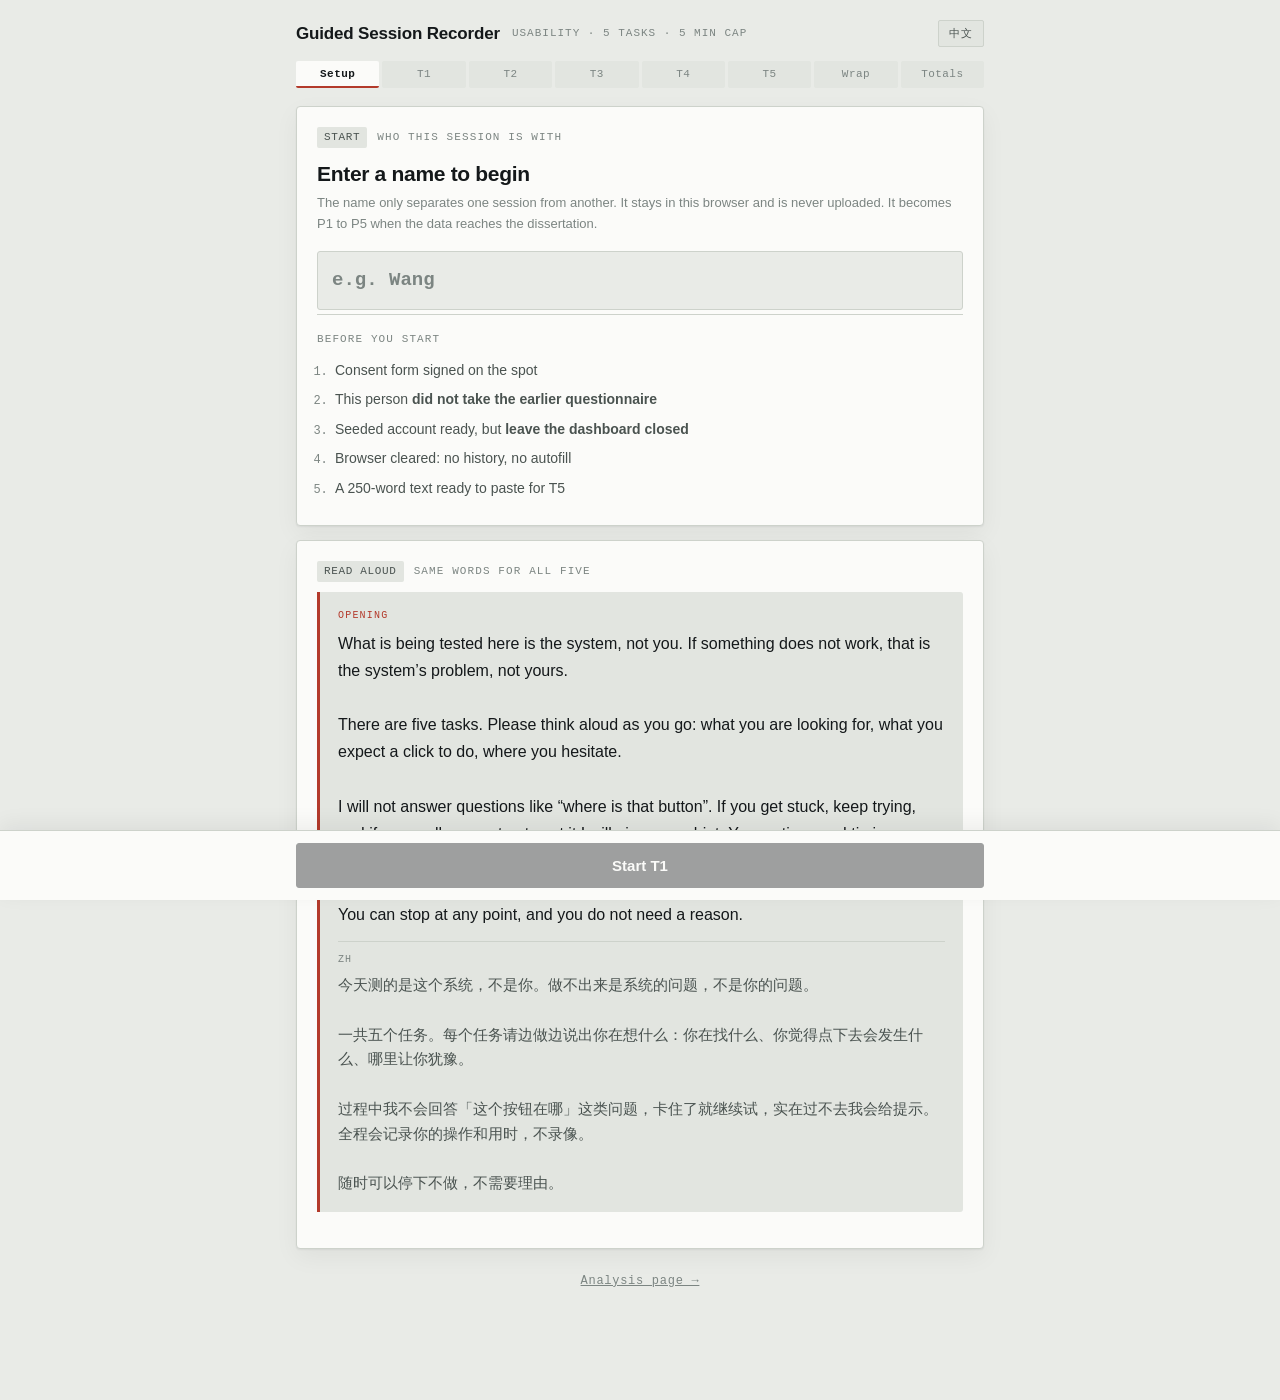
==== commit e1d6c3e3: "Add a passphrase-gated analysis page, and share CSS between the two pages admin.html aggregates ever" ====
--- a/index.html
+++ b/index.html
@@ -6,169 +6,7 @@
 <meta name="robots" content="noindex, nofollow">
 <title>Guided Session Recorder</title>
 <link rel="icon" href="data:image/svg+xml,<svg xmlns='http://www.w3.org/2000/svg' viewBox='0 0 32 32'><text y='26' font-size='26'>⏱</text></svg>">
-<style>
-  :root {
-    --ground:#E9EBE7; --surface:#FBFBF9; --sunk:#E2E5E0;
-    --ink:#14181A; --ink-2:#4A5350; --ink-3:#7C8582; --rule:#CDD2CB;
-    --accent:#B33A2B; --ok:#1E6B45; --warn:#8A6212; --bad:#8E2A1E;
-    --shadow:0 1px 2px rgba(20,24,26,.06), 0 8px 24px rgba(20,24,26,.05);
-    --f-ui:"Helvetica Neue", Arial, "Microsoft YaHei", "PingFang SC", sans-serif;
-    --f-num:ui-monospace, "SF Mono", "Cascadia Mono", Consolas, Menlo, monospace;
-  }
-  @media (prefers-color-scheme: dark) {
-    :root {
-      --ground:#131719; --surface:#1B2023; --sunk:#23292C;
-      --ink:#E8EBE7; --ink-2:#A3ABA7; --ink-3:#6F7A75; --rule:#2E3538;
-      --accent:#E06850; --ok:#4FA97A; --warn:#D19A3C; --bad:#D26A56;
-      --shadow:0 1px 2px rgba(0,0,0,.4), 0 8px 24px rgba(0,0,0,.3);
-    }
-  }
-  :root[data-theme="dark"]{--ground:#131719;--surface:#1B2023;--sunk:#23292C;--ink:#E8EBE7;--ink-2:#A3ABA7;--ink-3:#6F7A75;--rule:#2E3538;--accent:#E06850;--ok:#4FA97A;--warn:#D19A3C;--bad:#D26A56;--shadow:0 1px 2px rgba(0,0,0,.4),0 8px 24px rgba(0,0,0,.3);}
-  :root[data-theme="light"]{--ground:#E9EBE7;--surface:#FBFBF9;--sunk:#E2E5E0;--ink:#14181A;--ink-2:#4A5350;--ink-3:#7C8582;--rule:#CDD2CB;--accent:#B33A2B;--ok:#1E6B45;--warn:#8A6212;--bad:#8E2A1E;--shadow:0 1px 2px rgba(20,24,26,.06),0 8px 24px rgba(20,24,26,.05);}
-
-  *{box-sizing:border-box;}
-  html,body{margin:0;padding:0;}
-  body{
-    background:var(--ground); color:var(--ink); font-family:var(--f-ui);
-    font-size:16px; line-height:1.5; min-height:100vh;
-    padding:0 0 max(108px, calc(88px + env(safe-area-inset-bottom)));
-    -webkit-text-size-adjust:100%;
-  }
-  .wrap{max-width:720px;margin:0 auto;padding:0 16px;}
-
-  .mast{display:flex;align-items:center;gap:12px;flex-wrap:wrap;padding:20px 0 14px;}
-  .mast h1{margin:0;font-size:17px;font-weight:700;letter-spacing:-.01em;}
-  .mast .sub{font-family:var(--f-num);font-size:11px;letter-spacing:.09em;text-transform:uppercase;color:var(--ink-3);}
-  .mast .who{font-family:var(--f-num);font-size:12px;color:var(--ink-2);}
-  .mast .spacer{margin-left:auto;}
-  .lang{appearance:none;cursor:pointer;background:var(--sunk);border:1px solid var(--rule);color:var(--ink-2);border-radius:2px;font-family:var(--f-num);font-size:11px;letter-spacing:.08em;padding:5px 10px;}
-  .lang:hover{color:var(--ink);border-color:var(--ink-3);}
-  .lang:focus-visible{outline:2px solid var(--accent);outline-offset:2px;}
-
-  .rail{display:flex;gap:3px;margin-bottom:18px;}
-  .rail button{
-    flex:1;appearance:none;border:0;cursor:pointer;background:var(--sunk);color:var(--ink-3);
-    font-family:var(--f-num);font-size:11px;letter-spacing:.04em;padding:7px 2px 6px;
-    border-radius:2px;border-bottom:2px solid transparent;
-    transition:color .12s,border-color .12s,background .12s;
-  }
-  .rail button:hover{color:var(--ink-2);}
-  .rail button[data-state="done"]{color:var(--ok);border-bottom-color:var(--ok);}
-  .rail button[aria-current="true"]{background:var(--surface);color:var(--ink);border-bottom-color:var(--accent);font-weight:700;}
-  .rail button:focus-visible{outline:2px solid var(--accent);outline-offset:2px;}
-
-  .card{background:var(--surface);border:1px solid var(--rule);border-radius:4px;box-shadow:var(--shadow);padding:20px;margin-bottom:14px;}
-  .eyebrow{font-family:var(--f-num);font-size:11px;letter-spacing:.1em;text-transform:uppercase;color:var(--ink-3);margin:0 0 10px;display:flex;gap:10px;align-items:center;}
-  .eyebrow .tag{background:var(--sunk);color:var(--ink-2);padding:2px 7px;border-radius:2px;letter-spacing:.06em;}
-  h2{margin:0 0 4px;font-size:21px;font-weight:700;letter-spacing:-.015em;text-wrap:balance;}
-  .meta{color:var(--ink-3);font-size:13px;margin:0 0 16px;line-height:1.6;}
-
-  .script{background:var(--sunk);border-left:3px solid var(--accent);border-radius:0 3px 3px 0;padding:16px 18px;margin:0 0 16px;}
-  .script .lab{font-family:var(--f-num);font-size:10px;letter-spacing:.12em;text-transform:uppercase;color:var(--accent);display:block;margin-bottom:7px;}
-  .script p{margin:0;font-size:21px;line-height:1.6;font-weight:500;}
-  .script p.small{font-size:16px;line-height:1.7;}
-  .script .alt{margin:12px 0 0;padding-top:10px;border-top:1px solid var(--rule);font-size:15px;line-height:1.65;color:var(--ink-2);font-weight:400;}
-  .script .alt .code{font-family:var(--f-num);font-size:10px;letter-spacing:.1em;text-transform:uppercase;color:var(--ink-3);display:block;margin-bottom:5px;}
-
-  .crit{display:grid;gap:8px;margin-bottom:18px;}
-  .crit div{display:flex;gap:10px;font-size:14px;color:var(--ink-2);}
-  .crit b{flex:none;width:80px;font-family:var(--f-num);font-size:10px;letter-spacing:.09em;text-transform:uppercase;color:var(--ink-3);padding-top:3px;font-weight:400;}
-  .crit .flag{color:var(--warn);}
-
-  .field{border-top:1px solid var(--rule);padding-top:16px;margin-top:4px;}
-  .field + .field{margin-top:16px;}
-  .flabel{font-family:var(--f-num);font-size:11px;letter-spacing:.1em;text-transform:uppercase;color:var(--ink-3);margin:0 0 10px;display:flex;align-items:center;gap:8px;flex-wrap:wrap;}
-  .flabel .hint{text-transform:none;letter-spacing:0;font-family:var(--f-ui);color:var(--ink-3);}
-
-  .tally{display:flex;align-items:center;gap:14px;}
-  .tally .num{font-family:var(--f-num);font-size:40px;font-weight:700;font-variant-numeric:tabular-nums;min-width:62px;text-align:center;line-height:1;}
-  .knob{appearance:none;cursor:pointer;width:54px;height:54px;border:1px solid var(--rule);background:var(--surface);color:var(--ink);border-radius:3px;font-size:24px;line-height:1;font-family:var(--f-num);transition:background .1s,border-color .1s;}
-  .knob:hover{background:var(--sunk);border-color:var(--ink-3);}
-  .knob:active{background:var(--sunk);transform:translateY(1px);}
-  .knob:focus-visible{outline:2px solid var(--accent);outline-offset:2px;}
-  .knob[disabled]{opacity:.35;cursor:default;}
-
-  .seg{display:grid;grid-template-columns:repeat(4,1fr);gap:4px;}
-  .seg button{appearance:none;cursor:pointer;border:1px solid var(--rule);background:var(--surface);color:var(--ink-2);border-radius:3px;padding:11px 4px 10px;text-align:center;transition:background .1s,border-color .1s,color .1s;}
-  .seg button .lv{display:block;font-family:var(--f-num);font-size:15px;font-weight:700;letter-spacing:.04em;}
-  .seg button .cap{display:block;font-size:11px;margin-top:3px;color:var(--ink-3);}
-  .seg button:hover{border-color:var(--ink-3);}
-  .seg button:focus-visible{outline:2px solid var(--accent);outline-offset:2px;}
-  .seg button[aria-pressed="true"]{background:var(--ink);border-color:var(--ink);color:var(--surface);}
-  .seg button[aria-pressed="true"] .cap{color:var(--surface);opacity:.75;}
-
-  .ladder{margin-top:10px;font-size:13px;color:var(--ink-3);line-height:1.8;}
-  .ladder code{font-family:var(--f-ui);background:var(--sunk);color:var(--ink-2);padding:1px 5px;border-radius:2px;}
-
-  .chip{display:inline-flex;align-items:center;gap:7px;font-family:var(--f-num);font-size:12px;letter-spacing:.07em;text-transform:uppercase;padding:6px 11px;border-radius:2px;border:1px solid;}
-  .chip::before{content:"";width:7px;height:7px;border-radius:50%;background:currentColor;}
-  .chip.ok{color:var(--ok);border-color:var(--ok);}
-  .chip.warn{color:var(--warn);border-color:var(--warn);}
-  .chip.bad{color:var(--bad);border-color:var(--bad);}
-  .chip.none{color:var(--ink-3);border-color:var(--rule);}
-
-  textarea,input[type="text"]{
-    width:100%;font-family:var(--f-ui);font-size:16px;color:var(--ink);
-    background:var(--ground);border:1px solid var(--rule);border-radius:3px;
-    padding:11px 12px;line-height:1.55;resize:vertical;
-  }
-  textarea:focus,input:focus{outline:2px solid var(--accent);outline-offset:-1px;border-color:transparent;}
-  textarea::placeholder,input::placeholder{color:var(--ink-3);}
-  input#f_name{font-family:var(--f-num);font-size:19px;font-weight:700;padding:14px;}
-
-  .over{display:none;align-items:center;gap:9px;margin-top:12px;border:1px solid var(--accent);border-left-width:3px;border-radius:0 3px 3px 0;padding:10px 13px;font-size:14px;color:var(--accent);}
-  .over[data-on="1"]{display:flex;}
-
-  .bar{position:fixed;left:0;right:0;bottom:0;z-index:20;background:var(--surface);border-top:1px solid var(--rule);box-shadow:0 -6px 20px rgba(20,24,26,.06);padding-bottom:env(safe-area-inset-bottom);}
-  .bar .inner{max-width:720px;margin:0 auto;padding:12px 16px;display:flex;align-items:center;gap:12px;}
-  .clock{font-family:var(--f-num);font-size:34px;font-weight:700;font-variant-numeric:tabular-nums;letter-spacing:-.02em;line-height:1;min-width:118px;}
-  .clock[data-run="1"],.clock[data-over="1"]{color:var(--accent);}
-  .clock .u{font-size:13px;font-weight:400;color:var(--ink-3);letter-spacing:.06em;}
-
-  .btn{appearance:none;cursor:pointer;border:1px solid var(--ink);border-radius:3px;background:var(--ink);color:var(--surface);font-family:var(--f-ui);font-size:15px;font-weight:600;padding:13px 20px;transition:opacity .1s;}
-  .btn:hover{opacity:.86;}
-  .btn:focus-visible{outline:2px solid var(--accent);outline-offset:2px;}
-  .btn.ghost{background:transparent;color:var(--ink-2);border-color:var(--rule);font-weight:500;}
-  .btn.ghost:hover{border-color:var(--ink-3);color:var(--ink);}
-  .btn.run{background:var(--accent);border-color:var(--accent);color:#fff;}
-  .btn.wide{flex:1;}
-  .btn[disabled]{opacity:.4;cursor:default;}
-
-  .ol{margin:0;padding-left:18px;font-size:14px;color:var(--ink-2);line-height:1.75;}
-  .ol li{margin-bottom:5px;}
-  .ol li::marker{color:var(--ink-3);font-family:var(--f-num);font-size:12px;}
-
-  .sessions{display:grid;gap:6px;margin-top:12px;}
-  .sess{display:flex;align-items:center;gap:10px;padding:9px 12px;background:var(--ground);border:1px solid var(--rule);border-radius:3px;font-size:14px;}
-  .sess .pid{font-family:var(--f-num);font-weight:700;}
-  .sess .prog{margin-left:auto;font-family:var(--f-num);font-size:12px;color:var(--ink-3);}
-  .sess button{appearance:none;cursor:pointer;background:none;border:0;color:var(--ink-3);font-family:var(--f-ui);font-size:13px;padding:2px 4px;text-decoration:underline;text-underline-offset:2px;}
-  .sess button:hover{color:var(--accent);}
-
-  .out{width:100%;min-height:300px;font-family:var(--f-num);font-size:12px;line-height:1.6;white-space:pre;overflow-x:auto;}
-  .note{font-size:13px;color:var(--ink-3);line-height:1.7;margin:14px 0 0;padding-top:12px;border-top:1px solid var(--rule);}
-  .note b{color:var(--warn);font-weight:600;}
-  .saved{font-family:var(--f-num);font-size:11px;letter-spacing:.08em;text-transform:uppercase;color:var(--ok);opacity:0;transition:opacity .3s;margin-left:auto;}
-  .saved[data-on="1"]{opacity:1;}
-
-  .tblwrap{overflow-x:auto;margin:0 0 4px;}
-  table.agg{border-collapse:collapse;width:100%;font-size:14px;}
-  table.agg th{font-family:var(--f-num);font-size:10px;letter-spacing:.09em;text-transform:uppercase;color:var(--ink-3);font-weight:400;text-align:right;padding:0 0 9px 14px;border-bottom:1px solid var(--rule);white-space:nowrap;}
-  table.agg th:first-child{text-align:left;padding-left:0;}
-  table.agg td{padding:11px 0 11px 14px;border-bottom:1px solid var(--rule);text-align:right;font-variant-numeric:tabular-nums;font-family:var(--f-num);white-space:nowrap;}
-  table.agg td:first-child{text-align:left;padding-left:0;font-family:var(--f-ui);color:var(--ink-2);white-space:normal;}
-  table.agg td .id{font-family:var(--f-num);font-weight:700;color:var(--ink);margin-right:7px;}
-  table.agg td.ok{color:var(--ok);font-weight:700;}
-  table.agg td.zero{color:var(--ink-3);}
-  table.agg td.bad{color:var(--bad);font-weight:700;}
-
-  .qgroup{margin-top:8px;}
-  .qgroup h3{font-family:var(--f-num);font-size:11px;letter-spacing:.09em;text-transform:uppercase;color:var(--ink-3);font-weight:400;margin:16px 0 6px;}
-  .qgroup p{margin:0 0 6px;font-size:14px;color:var(--ink-2);padding-left:12px;border-left:2px solid var(--rule);}
-  .qgroup p .src{font-family:var(--f-num);font-size:11px;color:var(--ink-3);margin-right:8px;}
-
-  @media (prefers-reduced-motion: reduce){*{transition:none !important;}}
-</style>
+<link rel="stylesheet" href="styles.css">
 </head>
 <body>
 
@@ -386,7 +224,8 @@
           '</div>' +
           '<textarea class="out" id="allOut" readonly style="display:none;margin-top:12px"></textarea>' +
           '<p class="note">' + t("storageNote") + '</p></div>'
-        : '');
+        : '') +
+      '<p style="text-align:center;margin:18px 0 0"><a href="admin.html" style="font-family:var(--f-num);font-size:12px;letter-spacing:.06em;color:var(--ink-3)">' + t("adminLink") + '</a></p>';
 
     bindText("f_name", function (v) { s.name = v.trim(); save(); document.getElementById("who").textContent = s.name ? (s.name + " · " + s.date) : ""; renderBar(); });
 
--- a/styles.css
+++ b/styles.css
@@ -0,0 +1,204 @@
+:root {
+    --ground:#E9EBE7; --surface:#FBFBF9; --sunk:#E2E5E0;
+    --ink:#14181A; --ink-2:#4A5350; --ink-3:#7C8582; --rule:#CDD2CB;
+    --accent:#B33A2B; --ok:#1E6B45; --warn:#8A6212; --bad:#8E2A1E;
+    --shadow:0 1px 2px rgba(20,24,26,.06), 0 8px 24px rgba(20,24,26,.05);
+    --f-ui:"Helvetica Neue", Arial, "Microsoft YaHei", "PingFang SC", sans-serif;
+    --f-num:ui-monospace, "SF Mono", "Cascadia Mono", Consolas, Menlo, monospace;
+  }
+  @media (prefers-color-scheme: dark) {
+    :root {
+      --ground:#131719; --surface:#1B2023; --sunk:#23292C;
+      --ink:#E8EBE7; --ink-2:#A3ABA7; --ink-3:#6F7A75; --rule:#2E3538;
+      --accent:#E06850; --ok:#4FA97A; --warn:#D19A3C; --bad:#D26A56;
+      --shadow:0 1px 2px rgba(0,0,0,.4), 0 8px 24px rgba(0,0,0,.3);
+    }
+  }
+  :root[data-theme="dark"]{--ground:#131719;--surface:#1B2023;--sunk:#23292C;--ink:#E8EBE7;--ink-2:#A3ABA7;--ink-3:#6F7A75;--rule:#2E3538;--accent:#E06850;--ok:#4FA97A;--warn:#D19A3C;--bad:#D26A56;--shadow:0 1px 2px rgba(0,0,0,.4),0 8px 24px rgba(0,0,0,.3);}
+  :root[data-theme="light"]{--ground:#E9EBE7;--surface:#FBFBF9;--sunk:#E2E5E0;--ink:#14181A;--ink-2:#4A5350;--ink-3:#7C8582;--rule:#CDD2CB;--accent:#B33A2B;--ok:#1E6B45;--warn:#8A6212;--bad:#8E2A1E;--shadow:0 1px 2px rgba(20,24,26,.06),0 8px 24px rgba(20,24,26,.05);}
+
+  *{box-sizing:border-box;}
+  html,body{margin:0;padding:0;}
+  body{
+    background:var(--ground); color:var(--ink); font-family:var(--f-ui);
+    font-size:16px; line-height:1.5; min-height:100vh;
+    padding:0 0 max(108px, calc(88px + env(safe-area-inset-bottom)));
+    -webkit-text-size-adjust:100%;
+  }
+  .wrap{max-width:720px;margin:0 auto;padding:0 16px;}
+
+  .mast{display:flex;align-items:center;gap:12px;flex-wrap:wrap;padding:20px 0 14px;}
+  .mast h1{margin:0;font-size:17px;font-weight:700;letter-spacing:-.01em;}
+  .mast .sub{font-family:var(--f-num);font-size:11px;letter-spacing:.09em;text-transform:uppercase;color:var(--ink-3);}
+  .mast .who{font-family:var(--f-num);font-size:12px;color:var(--ink-2);}
+  .mast .spacer{margin-left:auto;}
+  .lang{appearance:none;cursor:pointer;background:var(--sunk);border:1px solid var(--rule);color:var(--ink-2);border-radius:2px;font-family:var(--f-num);font-size:11px;letter-spacing:.08em;padding:5px 10px;}
+  .lang:hover{color:var(--ink);border-color:var(--ink-3);}
+  .lang:focus-visible{outline:2px solid var(--accent);outline-offset:2px;}
+
+  .rail{display:flex;gap:3px;margin-bottom:18px;}
+  .rail button{
+    flex:1;appearance:none;border:0;cursor:pointer;background:var(--sunk);color:var(--ink-3);
+    font-family:var(--f-num);font-size:11px;letter-spacing:.04em;padding:7px 2px 6px;
+    border-radius:2px;border-bottom:2px solid transparent;
+    transition:color .12s,border-color .12s,background .12s;
+  }
+  .rail button:hover{color:var(--ink-2);}
+  .rail button[data-state="done"]{color:var(--ok);border-bottom-color:var(--ok);}
+  .rail button[aria-current="true"]{background:var(--surface);color:var(--ink);border-bottom-color:var(--accent);font-weight:700;}
+  .rail button:focus-visible{outline:2px solid var(--accent);outline-offset:2px;}
+
+  .card{background:var(--surface);border:1px solid var(--rule);border-radius:4px;box-shadow:var(--shadow);padding:20px;margin-bottom:14px;}
+  .eyebrow{font-family:var(--f-num);font-size:11px;letter-spacing:.1em;text-transform:uppercase;color:var(--ink-3);margin:0 0 10px;display:flex;gap:10px;align-items:center;}
+  .eyebrow .tag{background:var(--sunk);color:var(--ink-2);padding:2px 7px;border-radius:2px;letter-spacing:.06em;}
+  h2{margin:0 0 4px;font-size:21px;font-weight:700;letter-spacing:-.015em;text-wrap:balance;}
+  .meta{color:var(--ink-3);font-size:13px;margin:0 0 16px;line-height:1.6;}
+
+  .script{background:var(--sunk);border-left:3px solid var(--accent);border-radius:0 3px 3px 0;padding:16px 18px;margin:0 0 16px;}
+  .script .lab{font-family:var(--f-num);font-size:10px;letter-spacing:.12em;text-transform:uppercase;color:var(--accent);display:block;margin-bottom:7px;}
+  .script p{margin:0;font-size:21px;line-height:1.6;font-weight:500;}
+  .script p.small{font-size:16px;line-height:1.7;}
+  .script .alt{margin:12px 0 0;padding-top:10px;border-top:1px solid var(--rule);font-size:15px;line-height:1.65;color:var(--ink-2);font-weight:400;}
+  .script .alt .code{font-family:var(--f-num);font-size:10px;letter-spacing:.1em;text-transform:uppercase;color:var(--ink-3);display:block;margin-bottom:5px;}
+
+  .crit{display:grid;gap:8px;margin-bottom:18px;}
+  .crit div{display:flex;gap:10px;font-size:14px;color:var(--ink-2);}
+  .crit b{flex:none;width:80px;font-family:var(--f-num);font-size:10px;letter-spacing:.09em;text-transform:uppercase;color:var(--ink-3);padding-top:3px;font-weight:400;}
+  .crit .flag{color:var(--warn);}
+
+  .field{border-top:1px solid var(--rule);padding-top:16px;margin-top:4px;}
+  .field + .field{margin-top:16px;}
+  .flabel{font-family:var(--f-num);font-size:11px;letter-spacing:.1em;text-transform:uppercase;color:var(--ink-3);margin:0 0 10px;display:flex;align-items:center;gap:8px;flex-wrap:wrap;}
+  .flabel .hint{text-transform:none;letter-spacing:0;font-family:var(--f-ui);color:var(--ink-3);}
+
+  .tally{display:flex;align-items:center;gap:14px;}
+  .tally .num{font-family:var(--f-num);font-size:40px;font-weight:700;font-variant-numeric:tabular-nums;min-width:62px;text-align:center;line-height:1;}
+  .knob{appearance:none;cursor:pointer;width:54px;height:54px;border:1px solid var(--rule);background:var(--surface);color:var(--ink);border-radius:3px;font-size:24px;line-height:1;font-family:var(--f-num);transition:background .1s,border-color .1s;}
+  .knob:hover{background:var(--sunk);border-color:var(--ink-3);}
+  .knob:active{background:var(--sunk);transform:translateY(1px);}
+  .knob:focus-visible{outline:2px solid var(--accent);outline-offset:2px;}
+  .knob[disabled]{opacity:.35;cursor:default;}
+
+  .seg{display:grid;grid-template-columns:repeat(4,1fr);gap:4px;}
+  .seg button{appearance:none;cursor:pointer;border:1px solid var(--rule);background:var(--surface);color:var(--ink-2);border-radius:3px;padding:11px 4px 10px;text-align:center;transition:background .1s,border-color .1s,color .1s;}
+  .seg button .lv{display:block;font-family:var(--f-num);font-size:15px;font-weight:700;letter-spacing:.04em;}
+  .seg button .cap{display:block;font-size:11px;margin-top:3px;color:var(--ink-3);}
+  .seg button:hover{border-color:var(--ink-3);}
+  .seg button:focus-visible{outline:2px solid var(--accent);outline-offset:2px;}
+  .seg button[aria-pressed="true"]{background:var(--ink);border-color:var(--ink);color:var(--surface);}
+  .seg button[aria-pressed="true"] .cap{color:var(--surface);opacity:.75;}
+
+  .ladder{margin-top:10px;font-size:13px;color:var(--ink-3);line-height:1.8;}
+  .ladder code{font-family:var(--f-ui);background:var(--sunk);color:var(--ink-2);padding:1px 5px;border-radius:2px;}
+
+  .chip{display:inline-flex;align-items:center;gap:7px;font-family:var(--f-num);font-size:12px;letter-spacing:.07em;text-transform:uppercase;padding:6px 11px;border-radius:2px;border:1px solid;}
+  .chip::before{content:"";width:7px;height:7px;border-radius:50%;background:currentColor;}
+  .chip.ok{color:var(--ok);border-color:var(--ok);}
+  .chip.warn{color:var(--warn);border-color:var(--warn);}
+  .chip.bad{color:var(--bad);border-color:var(--bad);}
+  .chip.none{color:var(--ink-3);border-color:var(--rule);}
+
+  textarea,input[type="text"]{
+    width:100%;font-family:var(--f-ui);font-size:16px;color:var(--ink);
+    background:var(--ground);border:1px solid var(--rule);border-radius:3px;
+    padding:11px 12px;line-height:1.55;resize:vertical;
+  }
+  textarea:focus,input:focus{outline:2px solid var(--accent);outline-offset:-1px;border-color:transparent;}
+  textarea::placeholder,input::placeholder{color:var(--ink-3);}
+  input#f_name{font-family:var(--f-num);font-size:19px;font-weight:700;padding:14px;}
+
+  .over{display:none;align-items:center;gap:9px;margin-top:12px;border:1px solid var(--accent);border-left-width:3px;border-radius:0 3px 3px 0;padding:10px 13px;font-size:14px;color:var(--accent);}
+  .over[data-on="1"]{display:flex;}
+
+  .bar{position:fixed;left:0;right:0;bottom:0;z-index:20;background:var(--surface);border-top:1px solid var(--rule);box-shadow:0 -6px 20px rgba(20,24,26,.06);padding-bottom:env(safe-area-inset-bottom);}
+  .bar .inner{max-width:720px;margin:0 auto;padding:12px 16px;display:flex;align-items:center;gap:12px;}
+  .clock{font-family:var(--f-num);font-size:34px;font-weight:700;font-variant-numeric:tabular-nums;letter-spacing:-.02em;line-height:1;min-width:118px;}
+  .clock[data-run="1"],.clock[data-over="1"]{color:var(--accent);}
+  .clock .u{font-size:13px;font-weight:400;color:var(--ink-3);letter-spacing:.06em;}
+
+  .btn{appearance:none;cursor:pointer;border:1px solid var(--ink);border-radius:3px;background:var(--ink);color:var(--surface);font-family:var(--f-ui);font-size:15px;font-weight:600;padding:13px 20px;transition:opacity .1s;}
+  .btn:hover{opacity:.86;}
+  .btn:focus-visible{outline:2px solid var(--accent);outline-offset:2px;}
+  .btn.ghost{background:transparent;color:var(--ink-2);border-color:var(--rule);font-weight:500;}
+  .btn.ghost:hover{border-color:var(--ink-3);color:var(--ink);}
+  .btn.run{background:var(--accent);border-color:var(--accent);color:#fff;}
+  .btn.wide{flex:1;}
+  .btn[disabled]{opacity:.4;cursor:default;}
+
+  .ol{margin:0;padding-left:18px;font-size:14px;color:var(--ink-2);line-height:1.75;}
+  .ol li{margin-bottom:5px;}
+  .ol li::marker{color:var(--ink-3);font-family:var(--f-num);font-size:12px;}
+
+  .sessions{display:grid;gap:6px;margin-top:12px;}
+  .sess{display:flex;align-items:center;gap:10px;padding:9px 12px;background:var(--ground);border:1px solid var(--rule);border-radius:3px;font-size:14px;}
+  .sess .pid{font-family:var(--f-num);font-weight:700;}
+  .sess .prog{margin-left:auto;font-family:var(--f-num);font-size:12px;color:var(--ink-3);}
+  .sess button{appearance:none;cursor:pointer;background:none;border:0;color:var(--ink-3);font-family:var(--f-ui);font-size:13px;padding:2px 4px;text-decoration:underline;text-underline-offset:2px;}
+  .sess button:hover{color:var(--accent);}
+
+  .out{width:100%;min-height:300px;font-family:var(--f-num);font-size:12px;line-height:1.6;white-space:pre;overflow-x:auto;}
+  .note{font-size:13px;color:var(--ink-3);line-height:1.7;margin:14px 0 0;padding-top:12px;border-top:1px solid var(--rule);}
+  .note b{color:var(--warn);font-weight:600;}
+  .saved{font-family:var(--f-num);font-size:11px;letter-spacing:.08em;text-transform:uppercase;color:var(--ok);opacity:0;transition:opacity .3s;margin-left:auto;}
+  .saved[data-on="1"]{opacity:1;}
+
+  .tblwrap{overflow-x:auto;margin:0 0 4px;}
+  table.agg{border-collapse:collapse;width:100%;font-size:14px;}
+  table.agg th{font-family:var(--f-num);font-size:10px;letter-spacing:.09em;text-transform:uppercase;color:var(--ink-3);font-weight:400;text-align:right;padding:0 0 9px 14px;border-bottom:1px solid var(--rule);white-space:nowrap;}
+  table.agg th:first-child{text-align:left;padding-left:0;}
+  table.agg td{padding:11px 0 11px 14px;border-bottom:1px solid var(--rule);text-align:right;font-variant-numeric:tabular-nums;font-family:var(--f-num);white-space:nowrap;}
+  table.agg td:first-child{text-align:left;padding-left:0;font-family:var(--f-ui);color:var(--ink-2);white-space:normal;}
+  table.agg td .id{font-family:var(--f-num);font-weight:700;color:var(--ink);margin-right:7px;}
+  table.agg td.ok{color:var(--ok);font-weight:700;}
+  table.agg td.zero{color:var(--ink-3);}
+  table.agg td.bad{color:var(--bad);font-weight:700;}
+
+  .qgroup{margin-top:8px;}
+  .qgroup h3{font-family:var(--f-num);font-size:11px;letter-spacing:.09em;text-transform:uppercase;color:var(--ink-3);font-weight:400;margin:16px 0 6px;}
+  .qgroup p{margin:0 0 6px;font-size:14px;color:var(--ink-2);padding-left:12px;border-left:2px solid var(--rule);}
+  .qgroup p .src{font-family:var(--f-num);font-size:11px;color:var(--ink-3);margin-right:8px;}
+
+  @media (prefers-reduced-motion: reduce){*{transition:none !important;}}
+
+/* ---------- admin / analysis page ---------- */
+.gate{max-width:420px;margin:14vh auto 0;}
+.gate .lockmark{font-size:34px;line-height:1;margin:0 0 14px;}
+.gate input{font-family:var(--f-num);font-size:19px;letter-spacing:.06em;padding:14px;margin-bottom:12px;}
+.gate .err{color:var(--accent);font-size:14px;margin:10px 0 0;min-height:20px;}
+.gate .warnbox{margin-top:20px;padding:12px 14px;border:1px solid var(--warn);border-left-width:3px;border-radius:0 3px 3px 0;font-size:13px;line-height:1.65;color:var(--ink-2);}
+
+.srcgrid{display:grid;grid-template-columns:1fr 1fr;gap:10px;margin-bottom:14px;}
+@media (max-width:560px){.srcgrid{grid-template-columns:1fr;}}
+.srccard{padding:14px;background:var(--ground);border:1px solid var(--rule);border-radius:3px;}
+.srccard .n{font-family:var(--f-num);font-size:30px;font-weight:700;line-height:1;font-variant-numeric:tabular-nums;}
+.srccard .cap{font-family:var(--f-num);font-size:10px;letter-spacing:.09em;text-transform:uppercase;color:var(--ink-3);margin-top:6px;}
+
+.bars{display:grid;gap:9px;margin-top:4px;}
+.barrow{display:flex;align-items:center;gap:10px;font-size:14px;}
+.barrow .lbl{flex:none;width:34px;font-family:var(--f-num);font-weight:700;font-size:13px;}
+.barrow .track{flex:1;display:flex;height:20px;border-radius:2px;overflow:hidden;background:var(--sunk);}
+.barrow .seg-ok{background:var(--ok);}
+.barrow .seg-hint{background:var(--warn);}
+.barrow .seg-bad{background:var(--bad);}
+.barrow .seg-none{background:var(--rule);}
+.barrow .val{flex:none;font-family:var(--f-num);font-size:12px;color:var(--ink-3);min-width:96px;text-align:right;font-variant-numeric:tabular-nums;}
+.legend{display:flex;gap:16px;flex-wrap:wrap;margin-top:12px;font-family:var(--f-num);font-size:11px;letter-spacing:.06em;text-transform:uppercase;color:var(--ink-3);}
+.legend span{display:inline-flex;align-items:center;gap:6px;}
+.legend i{width:10px;height:10px;border-radius:2px;display:inline-block;}
+
+.people{width:100%;border-collapse:collapse;font-size:14px;}
+.people th{font-family:var(--f-num);font-size:10px;letter-spacing:.09em;text-transform:uppercase;color:var(--ink-3);font-weight:400;text-align:right;padding:0 0 9px 14px;border-bottom:1px solid var(--rule);}
+.people th:first-child{text-align:left;padding-left:0;}
+.people td{padding:10px 0 10px 14px;border-bottom:1px solid var(--rule);text-align:right;font-family:var(--f-num);font-variant-numeric:tabular-nums;}
+.people td:first-child{text-align:left;padding-left:0;font-weight:700;}
+.people td.pid{color:var(--ink-3);font-weight:400;}
+
+.dbgroup h3{font-family:var(--f-num);font-size:11px;letter-spacing:.09em;text-transform:uppercase;color:var(--ink-3);font-weight:400;margin:16px 0 6px;}
+.dbgroup p{margin:0 0 6px;font-size:14px;color:var(--ink-2);padding-left:12px;border-left:2px solid var(--rule);}
+.dbgroup p .src{font-family:var(--f-num);font-size:11px;color:var(--ink-3);margin-right:8px;}
+
+.pastebox{min-height:120px;font-family:var(--f-num);font-size:12px;}
+.rowbtns{display:flex;gap:8px;flex-wrap:wrap;margin-top:12px;}
+.status{font-size:13px;color:var(--ink-3);margin:10px 0 0;min-height:19px;}
+.status.good{color:var(--ok);}
+.status.bad{color:var(--accent);}
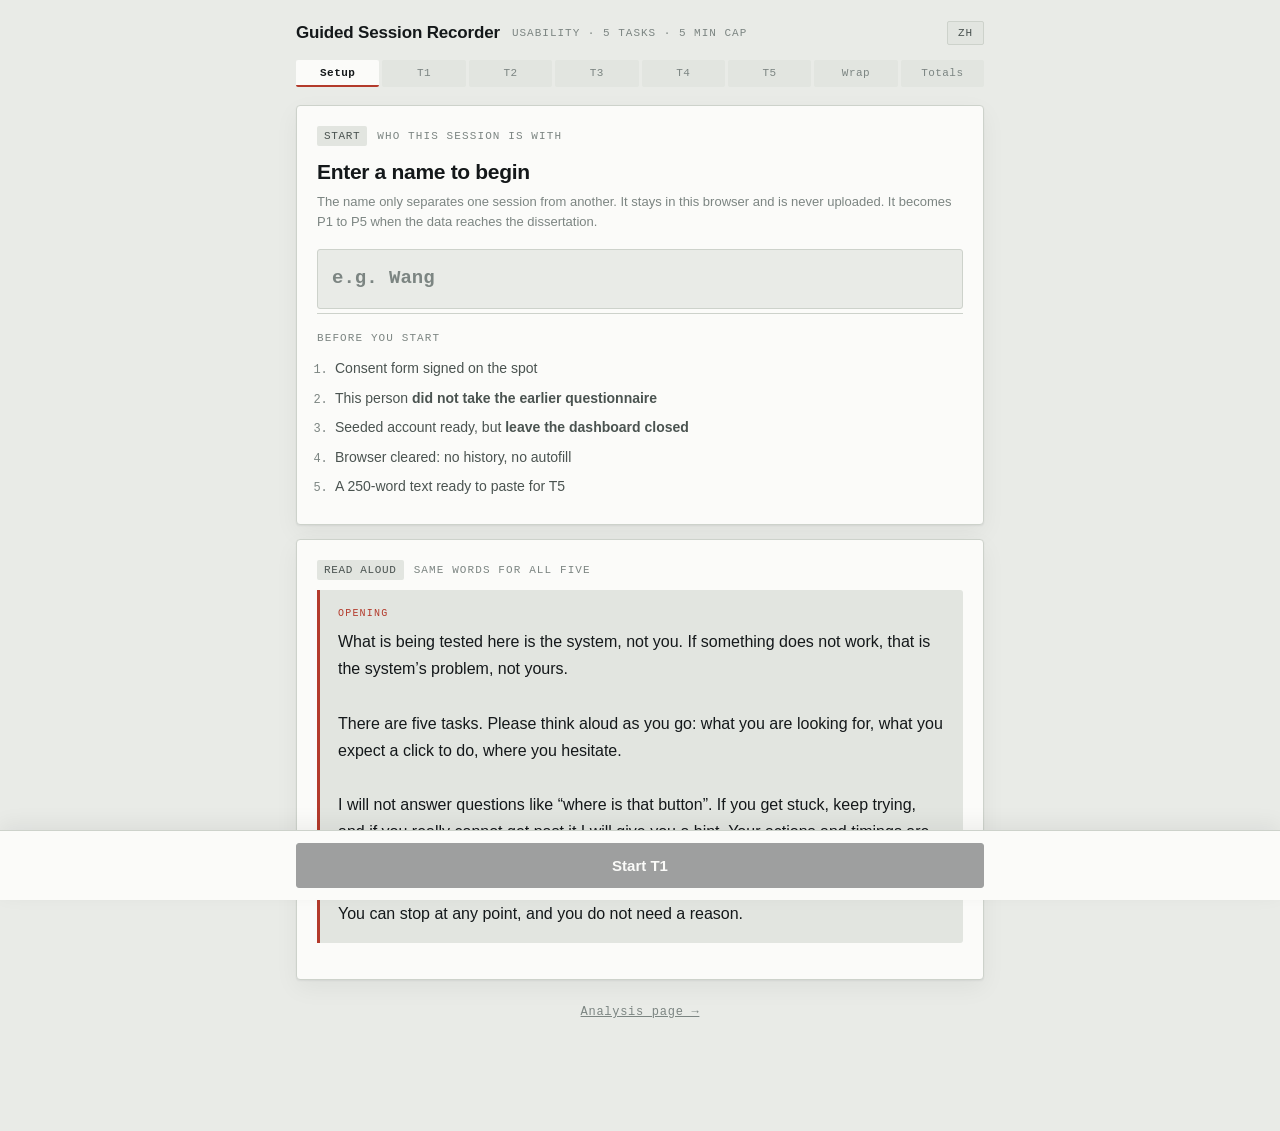
==== commit 60e74b7e: "One language per rendering, never mixed English now shows only English and Chinese only Chinese. The" ====
--- a/index.html
+++ b/index.html
@@ -56,11 +56,7 @@
   });
 
   function t(k, o) { return i18next.t(k, o); }
-  // Exports are always English so the record drops straight into the write-up,
-  // whatever language the interface happens to be showing.
-  var tEn = i18next.getFixedT("en");
-  function tOther(k, o) { return i18next.getFixedT(i18next.language === "en" ? "zh" : "en")(k, o); }
-  function otherCode() { return i18next.language === "en" ? "ZH" : "EN"; }
+  // Exports follow the interface language: one language per rendering, never mixed.
 
   function setLang(code) {
     i18next.changeLanguage(code, function () {
@@ -159,7 +155,7 @@
     document.getElementById("mSub").textContent = t("appSub");
     document.getElementById("who").textContent = s.name ? (s.name + " · " + s.date) : "";
     var lb = document.getElementById("langBtn");
-    lb.textContent = tOther("langName");
+    lb.textContent = t("langSwitch");
     lb.onclick = function () { setLang(i18next.language === "en" ? "zh" : "en"); };
     renderRail();
     if (step === 0) renderSetup();
@@ -210,7 +206,6 @@
         '<p class="eyebrow"><span class="tag">' + t("readAloudTag") + '</span> ' + t("sameWords") + '</p>' +
         '<div class="script"><span class="lab">' + t("openingLabel") + '</span>' +
           '<p class="small">' + t("script:opening") + '</p>' +
-          '<div class="alt"><span class="code">' + otherCode() + '</span>' + tOther("script:opening") + '</div>' +
         '</div>' +
       '</div>' +
 
@@ -267,7 +262,6 @@
         '<h2>' + esc(t("task:" + id + "_name")) + '</h2>' +
         '<div class="script"><span class="lab">' + t("readToParticipant") + '</span>' +
           '<p>' + esc(t("script:" + id)) + '</p>' +
-          '<div class="alt"><span class="code">' + otherCode() + '</span>' + esc(tOther("script:" + id)) + '</div>' +
         '</div>' +
         '<div class="crit">' +
           '<div><b>' + t("success") + '</b><span>' + esc(t("task:" + id + "_pass")) + '</span></div>' +
@@ -384,8 +378,8 @@
         '<p class="eyebrow"><span class="tag">' + t("analysisTag") + '</span> ' + t("analysisEyebrow") + ' · n = ' + a.n + '</p>' +
         '<h2>' + t("analysisHeading") + '</h2>' +
         '<div class="tblwrap"><table class="agg"><thead><tr>' +
-          '<th>Task</th><th>' + t("outIndependent") + '</th><th>' + t("outWithHint") + '</th>' +
-          '<th>Failed</th><th>Median</th><th>' + t("wrongTurns") + '</th>' +
+          '<th>' + t("thTask") + '</th><th>' + t("outIndependent") + '</th><th>' + t("outWithHint") + '</th>' +
+          '<th>' + t("thFailed") + '</th><th>' + t("thMedianShort") + '</th><th>' + t("wrongTurns") + '</th>' +
         '</tr></thead><tbody>' + body + '</tbody></table></div>' +
         '<p class="note">' + t("analysisNote") + '</p>' +
       '</div>' +
@@ -396,31 +390,31 @@
 
   function aggMarkdown(a) {
     var L = [];
-    L.push("*Table 7.10 — Guided usability sessions, n = " + a.n + ". Success is coded independently (no hint),");
-    L.push("with hint (levels 1 to 2), or failed (demonstrated or five-minute timeout). Times are medians.*");
-    L.push("");
-    L.push("| Task | Independent | With hint | Failed | Median time | Wrong turns |");
+    L.push(t("expCap1", { n: a.n }));
+    L.push(t("expCap2"));
+    L.push("");
+    L.push(t("expHead"));
     L.push("|---|:---:|:---:|:---:|---:|---:|");
     a.rows.forEach(function (r) {
-      L.push("| " + r.id + " " + tEn("task:" + r.id + "_name") + " | " +
+      L.push("| " + r.id + " " + t("task:" + r.id + "_name") + " | " +
         r.ind + " of " + a.n + " | " + r.hint + " of " + a.n + " | " + r.fail + " of " + a.n + " | " +
         (r.med === null ? "—" : r.med + " s") + " | " + r.wrong + " |");
     });
     L.push("");
-    L.push("Sessions: " + a.names.join(", ") + " (reported as P1 to P" + a.n + ")");
-    L.push("");
-    L.push("**Verbatim, grouped by task**");
+    L.push(t("expParticipants") + " " + a.names.map(function (n, i) { return "P" + (i + 1) + " = " + n; }).join(", "));
+    L.push("");
+    L.push(t("expVerbatimH"));
     a.rows.forEach(function (r) {
       if (!r.quotes.length) return;
       L.push("");
-      L.push("- **" + r.id + " " + tEn("task:" + r.id + "_name") + "**");
+      L.push("- **" + r.id + " " + t("task:" + r.id + "_name") + "**");
       r.quotes.forEach(function (q) { L.push("  - " + q.who + ": " + q.text.replace(/\n/g, " ")); });
     });
     L.push("");
-    L.push("**Debrief, grouped by question**");
+    L.push(t("expDebriefH"));
     DEBRIEF_KEYS.forEach(function (k) {
       L.push("");
-      L.push("- **" + tEn("task:debrief_" + k) + "**");
+      L.push("- **" + t("task:debrief_" + k) + "**");
       a.names.forEach(function (n) {
         var v = (a.all[n].debrief[k] || "").replace(/\n/g, " ").trim();
         if (v) L.push("  - " + n + ": " + v);
@@ -433,18 +427,18 @@
     var L = [];
     L.push("## " + (r.name || "?") + " · " + r.date);
     L.push("");
-    L.push("| Task | Outcome | Time | Wrong turns | Hint | Verbatim |");
+    L.push(t("expSessHead"));
     L.push("|---|---|---:|---:|---|---|");
     IDS.forEach(function (id, i) {
       var x = r.tasks[i], o = outcome(x);
-      L.push("| " + id + " " + tEn("task:" + id + "_name") + " | " + o.en + " | " + liveSecs(x) + " s | " +
+      L.push("| " + id + " " + t("task:" + id + "_name") + " | " + o.label + " | " + liveSecs(x) + " s | " +
              x.wrong + " | " + (x.hint === null ? "—" : "L" + x.hint) + " | " +
              ((x.quote || "").replace(/\n/g, " ").replace(/\|/g, "/") || "—") + " |");
     });
     L.push("");
-    L.push("**Debrief**");
+    L.push(t("expDebriefLabel"));
     DEBRIEF_KEYS.forEach(function (k) {
-      L.push("- " + tEn("task:debrief_" + k) + "  " + ((r.debrief[k] || "").replace(/\n/g, " ") || "—"));
+      L.push("- " + t("task:debrief_" + k) + "  " + ((r.debrief[k] || "").replace(/\n/g, " ") || "—"));
     });
     L.push("");
     L.push("```json");
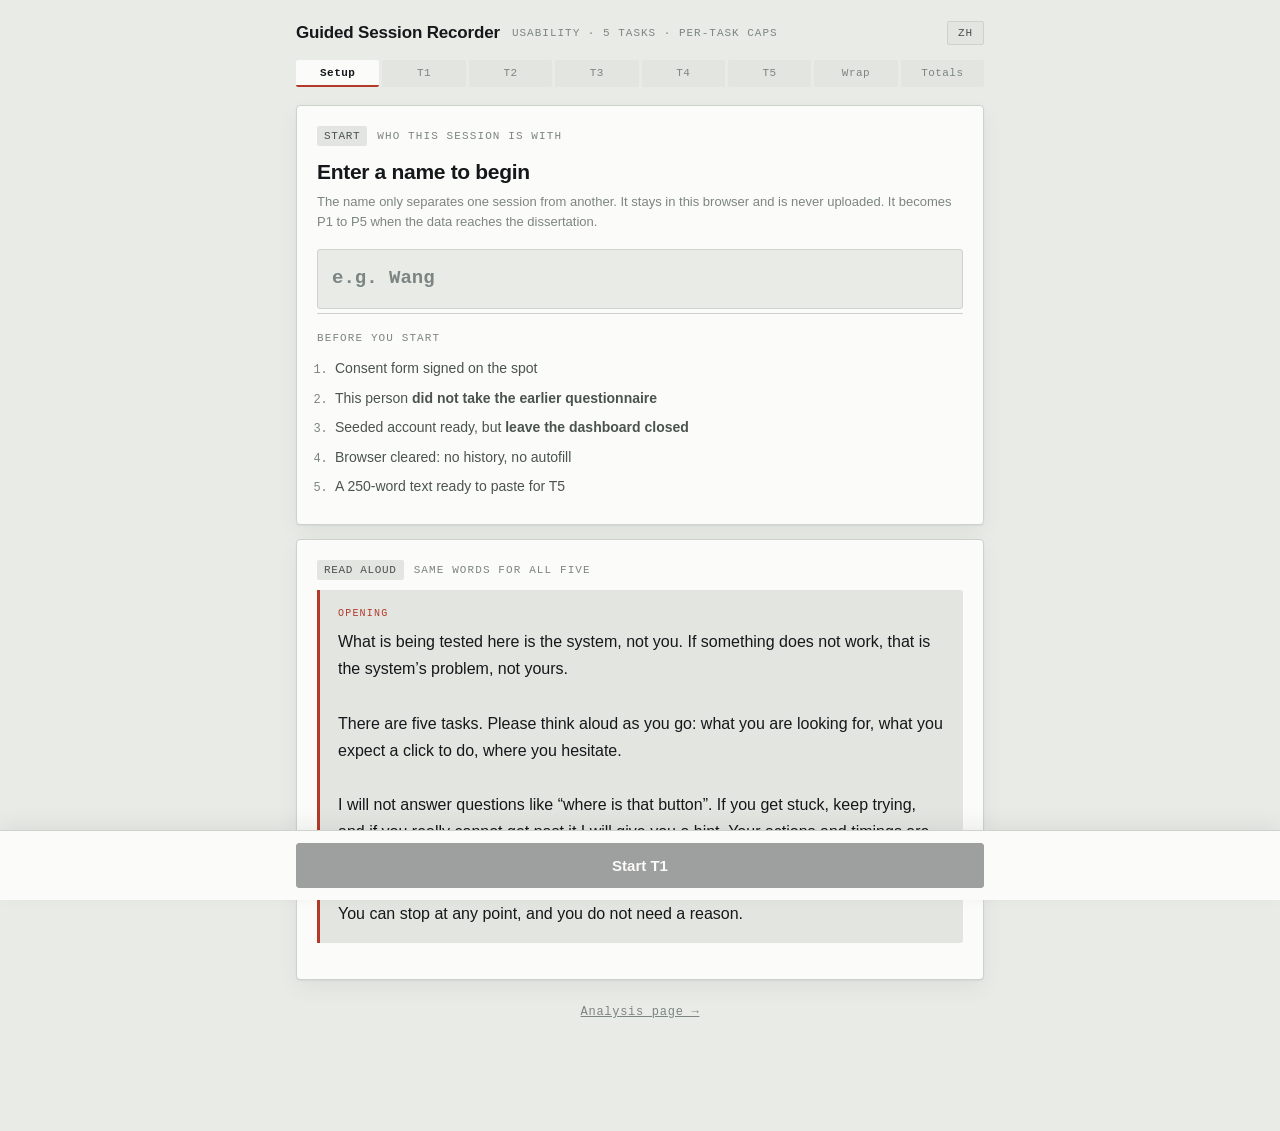
==== commit 5d13553b: "Per-task time caps, and bank model wait separately from time on task The single five-minute cap was " ====
--- a/index.html
+++ b/index.html
@@ -33,8 +33,14 @@
 
   var KEY = "usability_recorder_v1";
   var LANG_KEY = "usability_recorder_lang";
-  var LIMIT = 300;
+  // One cap per task rather than one for all five. T2 has a learner read a full
+  // passage and answer it, which no honest protocol squeezes into five minutes.
+  var CAPS = { T1: 300, T2: 600, T3: 300, T4: 300, T5: 360 };
+  // Tasks that make the learner wait on a model call. Waiting is the model's
+  // time, not the interface's, so it is banked separately and ignored by the cap.
+  var AI_WAIT = { T2: true, T5: true };
   var IDS = ["T1", "T2", "T3", "T4", "T5"];
+  function capOf(i) { return CAPS[IDS[i]]; }
   var DEBRIEF_KEYS = ["stuck", "useful", "change"];
 
   // ---------- i18n ----------
@@ -76,7 +82,7 @@
   function blank() {
     return {
       name: "", date: today(),
-      tasks: IDS.map(function () { return { secs:0, running:false, startedAt:0, wrong:0, hint:null, quote:"" }; }),
+      tasks: IDS.map(function () { return { secs:0, running:false, startedAt:0, wait:0, waiting:false, waitStartedAt:0, wrong:0, hint:null, quote:"" }; }),
       debrief: { stuck:"", useful:"", change:"" }
     };
   }
@@ -93,15 +99,20 @@
   }
 
   function liveSecs(x) { return x.running ? x.secs + Math.floor((Date.now() - x.startedAt) / 1000) : x.secs; }
-  function outcome(x) {
-    if (liveSecs(x) >= LIMIT) return { key:"failed", en:"failed (timeout)", k:"bad",  label:t("outFailTimeout") };
+  function liveWait(x) { return x.waiting ? (x.wait || 0) + Math.floor((Date.now() - x.waitStartedAt) / 1000) : (x.wait || 0); }
+  function bank(x) {
+    if (x.running) { x.secs = liveSecs(x); x.running = false; }
+    if (x.waiting) { x.wait = liveWait(x); x.waiting = false; }
+  }
+  function outcome(x, i) {
+    if (liveSecs(x) >= capOf(i === undefined ? s.tasks.indexOf(x) : i)) return { key:"failed", en:"failed (timeout)", k:"bad",  label:t("outFailTimeout") };
     if (x.hint === 3)         return { key:"failed", en:"failed (demonstrated)", k:"bad", label:t("outFailDemo") };
     if (x.hint === 1 || x.hint === 2) return { key:"hint", en:"with hint", k:"warn", label:t("outWithHint") };
     if (x.hint === 0)         return { key:"independent", en:"independent", k:"ok", label:t("outIndependent") };
     return { key:"none", en:"not recorded", k:"none", label:t("outNotRecorded") };
   }
   function mmss(sec) { var m = Math.floor(sec/60), r = sec%60; return m + ":" + (r<10?"0":"") + r; }
-  function done(i) { var x = s.tasks[i]; return x.hint !== null || liveSecs(x) >= LIMIT; }
+  function done(i) { var x = s.tasks[i]; return x.hint !== null || liveSecs(x) >= capOf(i); }
   function esc(x) { return String(x).replace(/[&<>"]/g, function(c){return {"&":"&amp;","<":"&lt;",">":"&gt;","\"":"&quot;"}[c];}); }
   function median(a) {
     if (!a.length) return null;
@@ -114,10 +125,10 @@
     if (tick) return;
     tick = setInterval(function () {
       var x = s.tasks[step-1];
-      if (!x || !x.running) return;
+      if (!x || (!x.running && !x.waiting)) return;
       paintClock();
       var el = document.getElementById("over");
-      if (el) el.setAttribute("data-on", liveSecs(x) >= LIMIT ? "1" : "0");
+      if (el) el.setAttribute("data-on", liveSecs(x) >= capOf(step-1) ? "1" : "0");
     }, 250);
   }
   function stopLoop() { clearInterval(tick); tick = null; }
@@ -127,7 +138,10 @@
     var sec = liveSecs(x);
     c.firstChild.nodeValue = mmss(sec);
     c.setAttribute("data-run", x.running ? "1" : "0");
-    c.setAttribute("data-over", sec >= LIMIT ? "1" : "0");
+    c.setAttribute("data-wait", x.waiting ? "1" : "0");
+    c.setAttribute("data-over", sec >= capOf(step-1) ? "1" : "0");
+    var w = document.getElementById("waitClock");
+    if (w) w.textContent = t("waitShort") + " " + mmss(liveWait(x));
   }
 
   function bindText(id, fn) {
@@ -247,7 +261,7 @@
   }
 
   function renderTask(i) {
-    var id = IDS[i], x = s.tasks[i], o = outcome(x);
+    var id = IDS[i], x = s.tasks[i], o = outcome(x, i);
     var caps = [t("task:hintNone"), t("task:hintDirection"), t("task:hintLocation"), t("task:hintDemo")];
     var segs = caps.map(function (cap, k) {
       return '<button type="button" data-hint="' + k + '" aria-pressed="' + (x.hint === k) + '">' +
@@ -283,7 +297,7 @@
             'L2 <code>' + esc(t("script:L2")) + '</code> ' + t("ladderNote") + '<br>' +
             t("ladderDemo") + '</div>' +
           '<div style="margin-top:14px"><span class="chip ' + o.k + '">' + o.label + '</span></div>' +
-          '<div class="over" id="over" data-on="' + (liveSecs(x) >= LIMIT ? "1" : "0") + '">' + t("timeoutBanner") + '</div>' +
+          '<div class="over" id="over" data-on="' + (liveSecs(x) >= capOf(i) ? "1" : "0") + '">' + t("timeoutBanner", { cap: mmss(capOf(i)) }) + '</div>' +
         '</div>' +
         '<div class="field">' +
           '<p class="flabel">' + t("verbatim") + ' <span class="hint">' + t("verbatimHint") + '</span></p>' +
@@ -331,19 +345,21 @@
   function aggregate() {
     var all = store(), names = Object.keys(all).sort();
     var rows = IDS.map(function (id, i) {
-      var ind = 0, hint = 0, fail = 0, none = 0, times = [], wrong = 0, quotes = [];
+      var ind = 0, hint = 0, fail = 0, none = 0, times = [], waits = [], wrong = 0, quotes = [];
       names.forEach(function (n) {
-        var x = all[n].tasks[i], o = outcome(x);
+        var x = all[n].tasks[i], o = outcome(x, i);
         if (o.key === "independent") ind++;
         else if (o.key === "hint") hint++;
         else if (o.key === "failed") fail++;
         else { none++; return; }
         times.push(liveSecs(x));
+        if (AI_WAIT[id]) waits.push(liveWait(x));
         wrong += x.wrong;
         if ((x.quote || "").trim()) quotes.push({ who: n, text: x.quote.trim() });
       });
       return { id: id, ind: ind, hint: hint, fail: fail, none: none,
-               med: median(times), wrong: wrong, quotes: quotes };
+               med: median(times), medWait: waits.length ? median(waits) : null,
+               wrong: wrong, quotes: quotes };
     });
     return { n: names.length, names: names, rows: rows, all: all };
   }
@@ -363,6 +379,7 @@
         '<td class="' + (r.hint ? "" : "zero") + '">' + r.hint + ' / ' + a.n + '</td>' +
         '<td class="' + (r.fail ? "bad" : "zero") + '">' + r.fail + ' / ' + a.n + '</td>' +
         '<td>' + (r.med === null ? "—" : r.med + " s") + '</td>' +
+        '<td class="' + (r.medWait === null ? "zero" : "") + '">' + (r.medWait === null ? "—" : r.medWait + " s") + '</td>' +
         '<td class="' + (r.wrong ? "" : "zero") + '">' + r.wrong + '</td></tr>';
     }).join("");
 
@@ -379,7 +396,7 @@
         '<h2>' + t("analysisHeading") + '</h2>' +
         '<div class="tblwrap"><table class="agg"><thead><tr>' +
           '<th>' + t("thTask") + '</th><th>' + t("outIndependent") + '</th><th>' + t("outWithHint") + '</th>' +
-          '<th>' + t("thFailed") + '</th><th>' + t("thMedianShort") + '</th><th>' + t("wrongTurns") + '</th>' +
+          '<th>' + t("thFailed") + '</th><th>' + t("thMedianShort") + '</th><th>' + t("thWait") + '</th><th>' + t("wrongTurns") + '</th>' +
         '</tr></thead><tbody>' + body + '</tbody></table></div>' +
         '<p class="note">' + t("analysisNote") + '</p>' +
       '</div>' +
@@ -394,12 +411,15 @@
     L.push(t("expCap2"));
     L.push("");
     L.push(t("expHead"));
-    L.push("|---|:---:|:---:|:---:|---:|---:|");
+    L.push("|---|:---:|:---:|:---:|---:|---:|---:|");
     a.rows.forEach(function (r) {
       L.push("| " + r.id + " " + t("task:" + r.id + "_name") + " | " +
         r.ind + " of " + a.n + " | " + r.hint + " of " + a.n + " | " + r.fail + " of " + a.n + " | " +
-        (r.med === null ? "—" : r.med + " s") + " | " + r.wrong + " |");
-    });
+        (r.med === null ? "—" : r.med + " s") + " | " +
+        (r.medWait === null ? "—" : r.medWait + " s") + " | " + r.wrong + " |");
+    });
+    L.push("");
+    L.push(t("expCapNote", { caps: IDS.map(function (id, k) { return id + " " + mmss(capOf(k)); }).join(", ") }));
     L.push("");
     L.push(t("expParticipants") + " " + a.names.map(function (n, i) { return "P" + (i + 1) + " = " + n; }).join(", "));
     L.push("");
@@ -430,8 +450,9 @@
     L.push(t("expSessHead"));
     L.push("|---|---|---:|---:|---|---|");
     IDS.forEach(function (id, i) {
-      var x = r.tasks[i], o = outcome(x);
+      var x = r.tasks[i], o = outcome(x, i);
       L.push("| " + id + " " + t("task:" + id + "_name") + " | " + o.label + " | " + liveSecs(x) + " s | " +
+             (AI_WAIT[id] ? liveWait(x) + " s" : "—") + " | " +
              x.wrong + " | " + (x.hint === null ? "—" : "L" + x.hint) + " | " +
              ((x.quote || "").replace(/\n/g, " ").replace(/\|/g, "/") || "—") + " |");
     });
@@ -446,7 +467,7 @@
       name: r.name, date: r.date,
       tasks: IDS.map(function (id, i) {
         var x = r.tasks[i];
-        return { id:id, secs:liveSecs(x), wrong:x.wrong, hint:x.hint, outcome:outcome(x).en, quote:x.quote };
+        return { id:id, secs:liveSecs(x), wait:liveWait(x), wrong:x.wrong, hint:x.hint, outcome:outcome(x, i).en, quote:x.quote };
       }),
       debrief: r.debrief
     }, null, 1));
@@ -487,42 +508,62 @@
       return;
     }
 
-    var x = s.tasks[step-1];
+    var i = step - 1, x = s.tasks[i], id = IDS[i];
     var clock = document.createElement("span");
     clock.className = "clock"; clock.id = "clock";
     clock.appendChild(document.createTextNode(mmss(liveSecs(x))));
-    var u = document.createElement("span"); u.className = "u"; u.textContent = " / 5:00";
+    var u = document.createElement("span"); u.className = "u"; u.textContent = " / " + mmss(capOf(i));
     clock.appendChild(u);
     bar.appendChild(clock);
 
-    if (!x.running) {
+    if (AI_WAIT[id]) {
+      var wc = document.createElement("span");
+      wc.className = "waitclock"; wc.id = "waitClock";
+      wc.textContent = t("waitShort") + " " + mmss(liveWait(x));
+      if (x.waiting) wc.setAttribute("data-on", "1");
+      bar.appendChild(wc);
+    }
+
+    if (x.waiting) {
+      bar.appendChild(mkBtn(t("btnWaitEnd"), "btn run", function () {
+        x.wait = liveWait(x); x.waiting = false;
+        x.running = true; x.startedAt = Date.now();
+        save(); renderBar(); startLoop();
+      }));
+    } else if (!x.running) {
       bar.appendChild(mkBtn(x.secs === 0 ? t("btnStartTimer") : t("btnResume"), "btn run", function () {
         x.running = true; x.startedAt = Date.now(); save(); renderBar(); startLoop();
       }));
     } else {
+      if (AI_WAIT[id]) {
+        bar.appendChild(mkBtn(t("btnWaitStart"), "btn wait", function () {
+          x.secs = liveSecs(x); x.running = false;
+          x.waiting = true; x.waitStartedAt = Date.now();
+          save(); renderBar(); startLoop();
+        }));
+      }
       bar.appendChild(mkBtn(t("btnStop"), "btn", function () {
-        x.secs = liveSecs(x); x.running = false; save(); renderBar(); paintClock();
+        bank(x); save(); renderBar(); paintClock();
       }));
     }
     bar.appendChild(mkBtn(step === 5 ? t("btnWrapUp") : t("btnNext"), "btn ghost", function () {
-      if (x.running) { x.secs = liveSecs(x); x.running = false; }
-      save(); go(step + 1);
+      bank(x); save(); go(step + 1);
     }));
 
     paintClock();
-    if (x.running) startLoop(); else stopLoop();
+    if (x.running || x.waiting) startLoop(); else stopLoop();
   }
 
   function go(n) {
     var cur = s.tasks[step-1];
-    if (cur && cur.running) { cur.secs = liveSecs(cur); cur.running = false; }
+    if (cur) bank(cur);
     step = Math.max(0, Math.min(7, n));
     save(); render(); window.scrollTo(0, 0);
   }
 
   window.addEventListener("beforeunload", function () {
     var cur = s.tasks[step-1];
-    if (cur && cur.running) { cur.secs = liveSecs(cur); cur.running = false; save(); }
+    if (cur && (cur.running || cur.waiting)) { bank(cur); save(); }
   });
 
   document.documentElement.setAttribute("lang", i18next.language === "zh" ? "zh-CN" : "en");
--- a/styles.css
+++ b/styles.css
@@ -202,3 +202,48 @@
 .status{font-size:13px;color:var(--ink-3);margin:10px 0 0;min-height:19px;}
 .status.good{color:var(--ok);}
 .status.bad{color:var(--accent);}
+
+/* per-participant detail, expanded from a row */
+.rowtoggle{appearance:none;background:none;border:0;cursor:pointer;font:inherit;color:inherit;padding:0;display:inline-flex;align-items:center;gap:8px;text-align:left;}
+.rowtoggle .caret{font-family:var(--f-num);font-size:10px;color:var(--ink-3);display:inline-block;transition:transform .12s;}
+.rowtoggle[aria-expanded="true"] .caret{transform:rotate(90deg);}
+.rowtoggle:hover{color:var(--accent);}
+.rowtoggle:focus-visible{outline:2px solid var(--accent);outline-offset:2px;}
+.people tr.det>td{padding:0 0 16px;text-align:left;}
+.people tr.det[hidden]{display:none;}
+table.detail{width:100%;border-collapse:collapse;font-size:13px;background:var(--ground);border:1px solid var(--rule);border-radius:3px;}
+table.detail th{font-family:var(--f-num);font-size:10px;letter-spacing:.08em;text-transform:uppercase;color:var(--ink-3);font-weight:400;text-align:right;padding:9px 12px 8px;border-bottom:1px solid var(--rule);white-space:nowrap;}
+table.detail th:first-child,table.detail th:last-child{text-align:left;}
+table.detail td{padding:9px 12px;border-bottom:1px solid var(--rule);text-align:right;font-family:var(--f-num);font-variant-numeric:tabular-nums;white-space:nowrap;vertical-align:top;}
+table.detail tr:last-child td{border-bottom:0;}
+table.detail td:first-child{text-align:left;}
+table.detail td.q{text-align:left;font-family:var(--f-ui);color:var(--ink-2);white-space:normal;min-width:150px;}
+table.detail td .tid{font-weight:700;margin-right:7px;}
+table.detail td .tnm{font-family:var(--f-ui);color:var(--ink-2);}
+table.detail td.oc-ok{color:var(--ok);font-weight:700;}
+table.detail td.oc-warn{color:var(--warn);font-weight:700;}
+table.detail td.oc-bad{color:var(--bad);font-weight:700;}
+table.detail td.oc-none{color:var(--ink-3);}
+.expandbar{display:flex;justify-content:flex-end;margin-bottom:10px;}
+.expandbar button{appearance:none;background:none;border:0;cursor:pointer;font-family:var(--f-num);font-size:11px;letter-spacing:.07em;text-transform:uppercase;color:var(--ink-3);padding:4px 2px;text-decoration:underline;text-underline-offset:3px;}
+.expandbar button:hover{color:var(--accent);}
+
+/* per-participant delete, two steps */
+.people td.act{text-align:right;white-space:nowrap;font-family:var(--f-ui);}
+.delbtn{appearance:none;background:none;border:0;cursor:pointer;font-family:var(--f-ui);font-size:13px;color:var(--ink-3);padding:3px 4px;text-decoration:underline;text-underline-offset:3px;}
+.delbtn:hover{color:var(--accent);}
+.delbtn:focus-visible{outline:2px solid var(--accent);outline-offset:2px;}
+.confirm{display:inline-flex;align-items:center;gap:10px;font-size:13px;}
+.confirm .q{color:var(--accent);font-family:var(--f-ui);}
+.confirm button{appearance:none;background:none;border:0;cursor:pointer;font-family:var(--f-ui);font-size:13px;padding:3px 4px;text-decoration:underline;text-underline-offset:3px;}
+.confirm .yes{color:var(--accent);font-weight:700;}
+.confirm .no{color:var(--ink-3);}
+.confirm button:focus-visible{outline:2px solid var(--accent);outline-offset:2px;}
+.srctag{font-family:var(--f-num);font-size:10px;letter-spacing:.06em;text-transform:uppercase;color:var(--ink-3);background:var(--sunk);border-radius:2px;padding:2px 6px;margin-left:8px;font-weight:400;}
+
+/* model-wait clock, parked beside the task clock on AI tasks */
+.clock[data-wait="1"]{color:var(--ink-3);}
+.waitclock{font-family:var(--f-num);font-size:12px;letter-spacing:.06em;text-transform:uppercase;color:var(--ink-3);background:var(--sunk);border-radius:2px;padding:5px 9px;font-variant-numeric:tabular-nums;white-space:nowrap;}
+.waitclock[data-on="1"]{color:#FFFFFF;background:var(--ink-2);}
+.btn.wait{background:transparent;color:var(--ink-2);border-color:var(--ink-3);font-weight:600;}
+.btn.wait:hover{background:var(--sunk);}
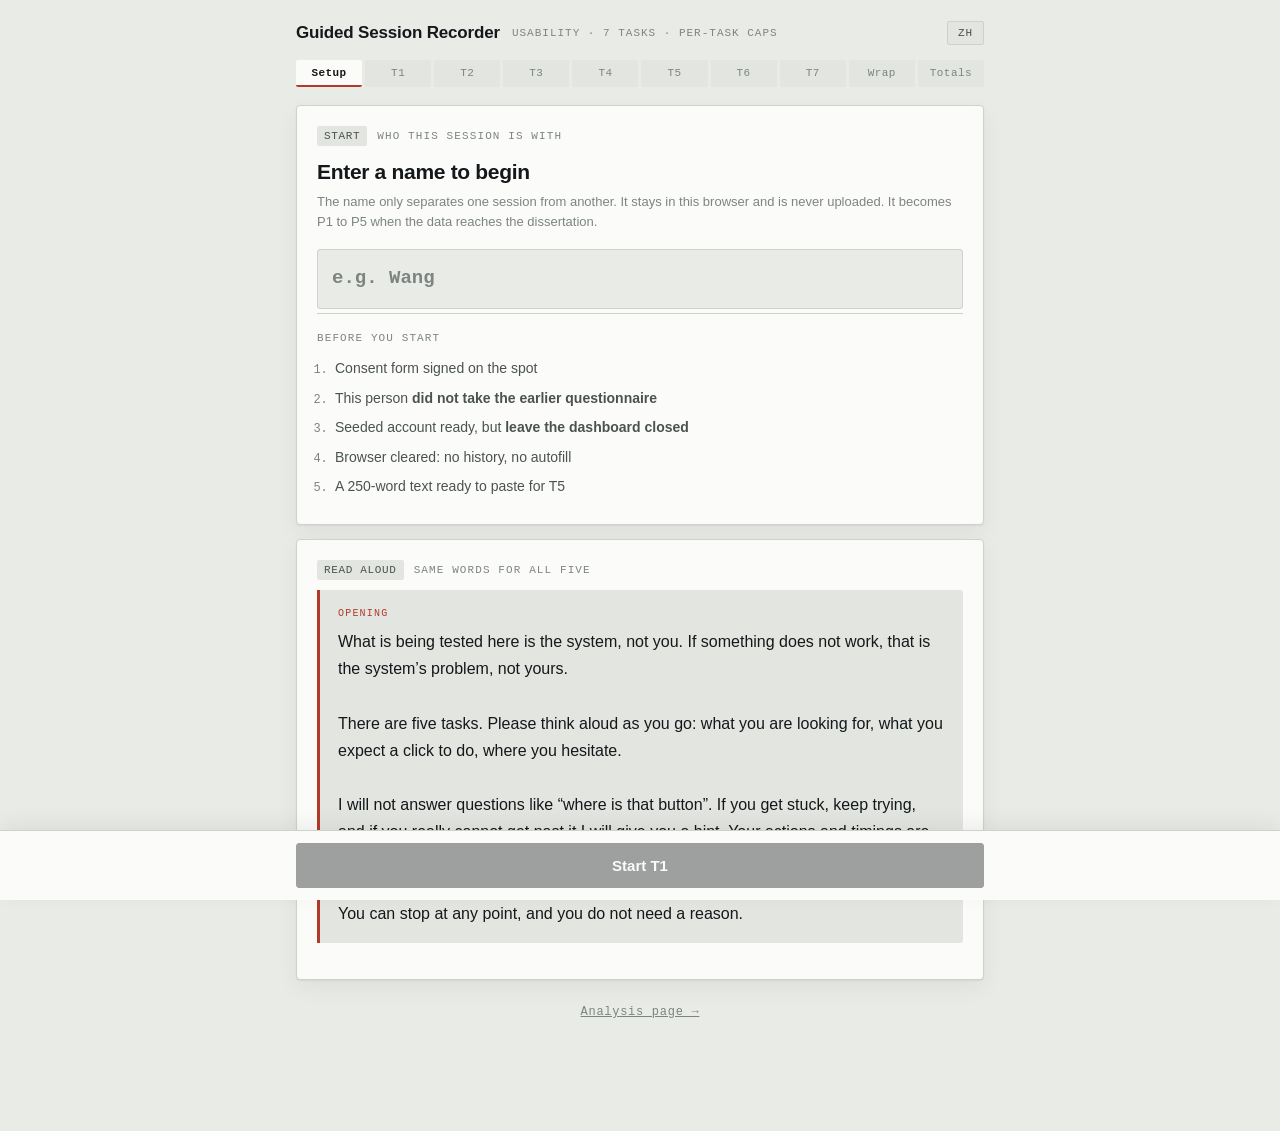
==== commit e787d8e6: "Add listening and speaking tasks, so the protocol covers all four skills T6 sets up a listening exer" ====
--- a/index.html
+++ b/index.html
@@ -35,12 +35,13 @@
   var LANG_KEY = "usability_recorder_lang";
   // One cap per task rather than one for all five. T2 has a learner read a full
   // passage and answer it, which no honest protocol squeezes into five minutes.
-  var CAPS = { T1: 300, T2: 600, T3: 300, T4: 300, T5: 360 };
+  var CAPS = { T1: 300, T2: 600, T3: 300, T4: 300, T5: 360, T6: 360, T7: 480 };
   // Tasks that make the learner wait on a model call. Waiting is the model's
   // time, not the interface's, so it is banked separately and ignored by the cap.
-  var AI_WAIT = { T2: true, T5: true };
-  var IDS = ["T1", "T2", "T3", "T4", "T5"];
+  var AI_WAIT = { T2: true, T5: true, T6: true, T7: true };
+  var IDS = ["T1", "T2", "T3", "T4", "T5", "T6", "T7"];
   function capOf(i) { return CAPS[IDS[i]]; }
+  var WRAP = IDS.length + 1, TOTALS = IDS.length + 2;
   var DEBRIEF_KEYS = ["stuck", "useful", "change"];
 
   // ---------- i18n ----------
@@ -173,8 +174,8 @@
     lb.onclick = function () { setLang(i18next.language === "en" ? "zh" : "en"); };
     renderRail();
     if (step === 0) renderSetup();
-    else if (step === 6) renderWrap();
-    else if (step === 7) renderTotals();
+    else if (step === WRAP) renderWrap();
+    else if (step === TOTALS) renderTotals();
     else renderTask(step - 1);
     renderBar();
   }
@@ -187,7 +188,7 @@
       var b = document.createElement("button");
       b.type = "button"; b.textContent = lab;
       if (i === step) b.setAttribute("aria-current", "true");
-      else if (i >= 1 && i <= 5 && done(i-1)) b.setAttribute("data-state", "done");
+      else if (i >= 1 && i <= IDS.length && done(i-1)) b.setAttribute("data-state", "done");
       b.onclick = function () { go(i); };
       rail.appendChild(b);
     });
@@ -199,7 +200,7 @@
       var r = all[n];
       var c = r.tasks.filter(function (x) { return x.hint !== null; }).length;
       return '<div class="sess"><span class="pid">' + esc(n) + '</span><span>' + esc(r.date) +
-             '</span><span class="prog">' + c + '/5</span>' +
+             '</span><span class="prog">' + c + '/' + IDS.length + '</span>' +
              '<button type="button" data-load="' + esc(n) + '">' + t("load") + '</button>' +
              '<button type="button" data-del="' + esc(n) + '">' + t("del") + '</button></div>';
     }).join("");
@@ -271,7 +272,7 @@
 
     document.getElementById("panel").innerHTML =
       '<div class="card">' +
-        '<p class="eyebrow"><span class="tag">' + id + '</span> ' + t("taskOf", { n: i + 1 }) +
+        '<p class="eyebrow"><span class="tag">' + id + '</span> ' + t("taskOf", { n: i + 1, total: IDS.length }) +
           '<span class="saved" id="savedFlag" data-on="0">' + t("saved") + '</span></p>' +
         '<h2>' + esc(t("task:" + id + "_name")) + '</h2>' +
         '<div class="script"><span class="lab">' + t("readToParticipant") + '</span>' +
@@ -491,15 +492,15 @@
       stopLoop();
       return;
     }
-    if (step === 6) {
-      bar.appendChild(mkBtn(t("btnBack"), "btn ghost", function () { go(5); }));
+    if (step === WRAP) {
+      bar.appendChild(mkBtn(t("btnBack"), "btn ghost", function () { go(IDS.length); }));
       var cb = mkBtn(t("btnCopySession"), "btn wide", function () { copyFrom("out", cb, t("btnCopied"), t("btnCopySession")); });
       bar.appendChild(cb);
       bar.appendChild(mkBtn(t("btnSeeTotals"), "btn ghost", function () { go(7); }));
       stopLoop();
       return;
     }
-    if (step === 7) {
+    if (step === TOTALS) {
       bar.appendChild(mkBtn(t("btnBack"), "btn ghost", function () { go(0); }));
       var tb = mkBtn(t("btnCopyTable"), "btn wide", function () { copyFrom("aggOut", tb, t("btnCopied"), t("btnCopyTable")); });
       if (!document.getElementById("aggOut")) tb.disabled = true;
@@ -546,7 +547,7 @@
         bank(x); save(); renderBar(); paintClock();
       }));
     }
-    bar.appendChild(mkBtn(step === 5 ? t("btnWrapUp") : t("btnNext"), "btn ghost", function () {
+    bar.appendChild(mkBtn(step === IDS.length ? t("btnWrapUp") : t("btnNext"), "btn ghost", function () {
       bank(x); save(); go(step + 1);
     }));
 
@@ -557,7 +558,7 @@
   function go(n) {
     var cur = s.tasks[step-1];
     if (cur) bank(cur);
-    step = Math.max(0, Math.min(7, n));
+    step = Math.max(0, Math.min(TOTALS, n));
     save(); render(); window.scrollTo(0, 0);
   }
 
--- a/styles.css
+++ b/styles.css
@@ -247,3 +247,15 @@
 .waitclock[data-on="1"]{color:#FFFFFF;background:var(--ink-2);}
 .btn.wait{background:transparent;color:var(--ink-2);border-color:var(--ink-3);font-weight:600;}
 .btn.wait:hover{background:var(--sunk);}
+
+/* wipe-everything control, deliberately quiet and kept away from the row deletes */
+.danger{display:flex;align-items:center;justify-content:flex-end;gap:12px;margin-top:14px;padding-top:12px;border-top:1px solid var(--rule);flex-wrap:wrap;}
+.danger .warn{font-size:13px;color:var(--ink-3);margin-right:auto;}
+.wipebtn{appearance:none;background:none;border:1px solid var(--rule);border-radius:3px;cursor:pointer;font-family:var(--f-ui);font-size:13px;color:var(--ink-3);padding:8px 14px;}
+.wipebtn:hover{border-color:var(--bad);color:var(--bad);}
+.wipebtn:focus-visible{outline:2px solid var(--accent);outline-offset:2px;}
+.wipeconfirm{display:flex;align-items:center;gap:12px;flex-wrap:wrap;justify-content:flex-end;}
+.wipeconfirm .q{color:var(--bad);font-size:13px;font-weight:600;}
+.wipeconfirm .yes{appearance:none;cursor:pointer;border:1px solid var(--bad);background:var(--bad);color:#FFFFFF;border-radius:3px;font-family:var(--f-ui);font-size:13px;font-weight:700;padding:8px 14px;}
+.wipeconfirm .no{appearance:none;cursor:pointer;background:none;border:0;color:var(--ink-3);font-family:var(--f-ui);font-size:13px;padding:8px 4px;text-decoration:underline;text-underline-offset:3px;}
+.wipeconfirm .yes:focus-visible,.wipeconfirm .no:focus-visible{outline:2px solid var(--accent);outline-offset:2px;}
